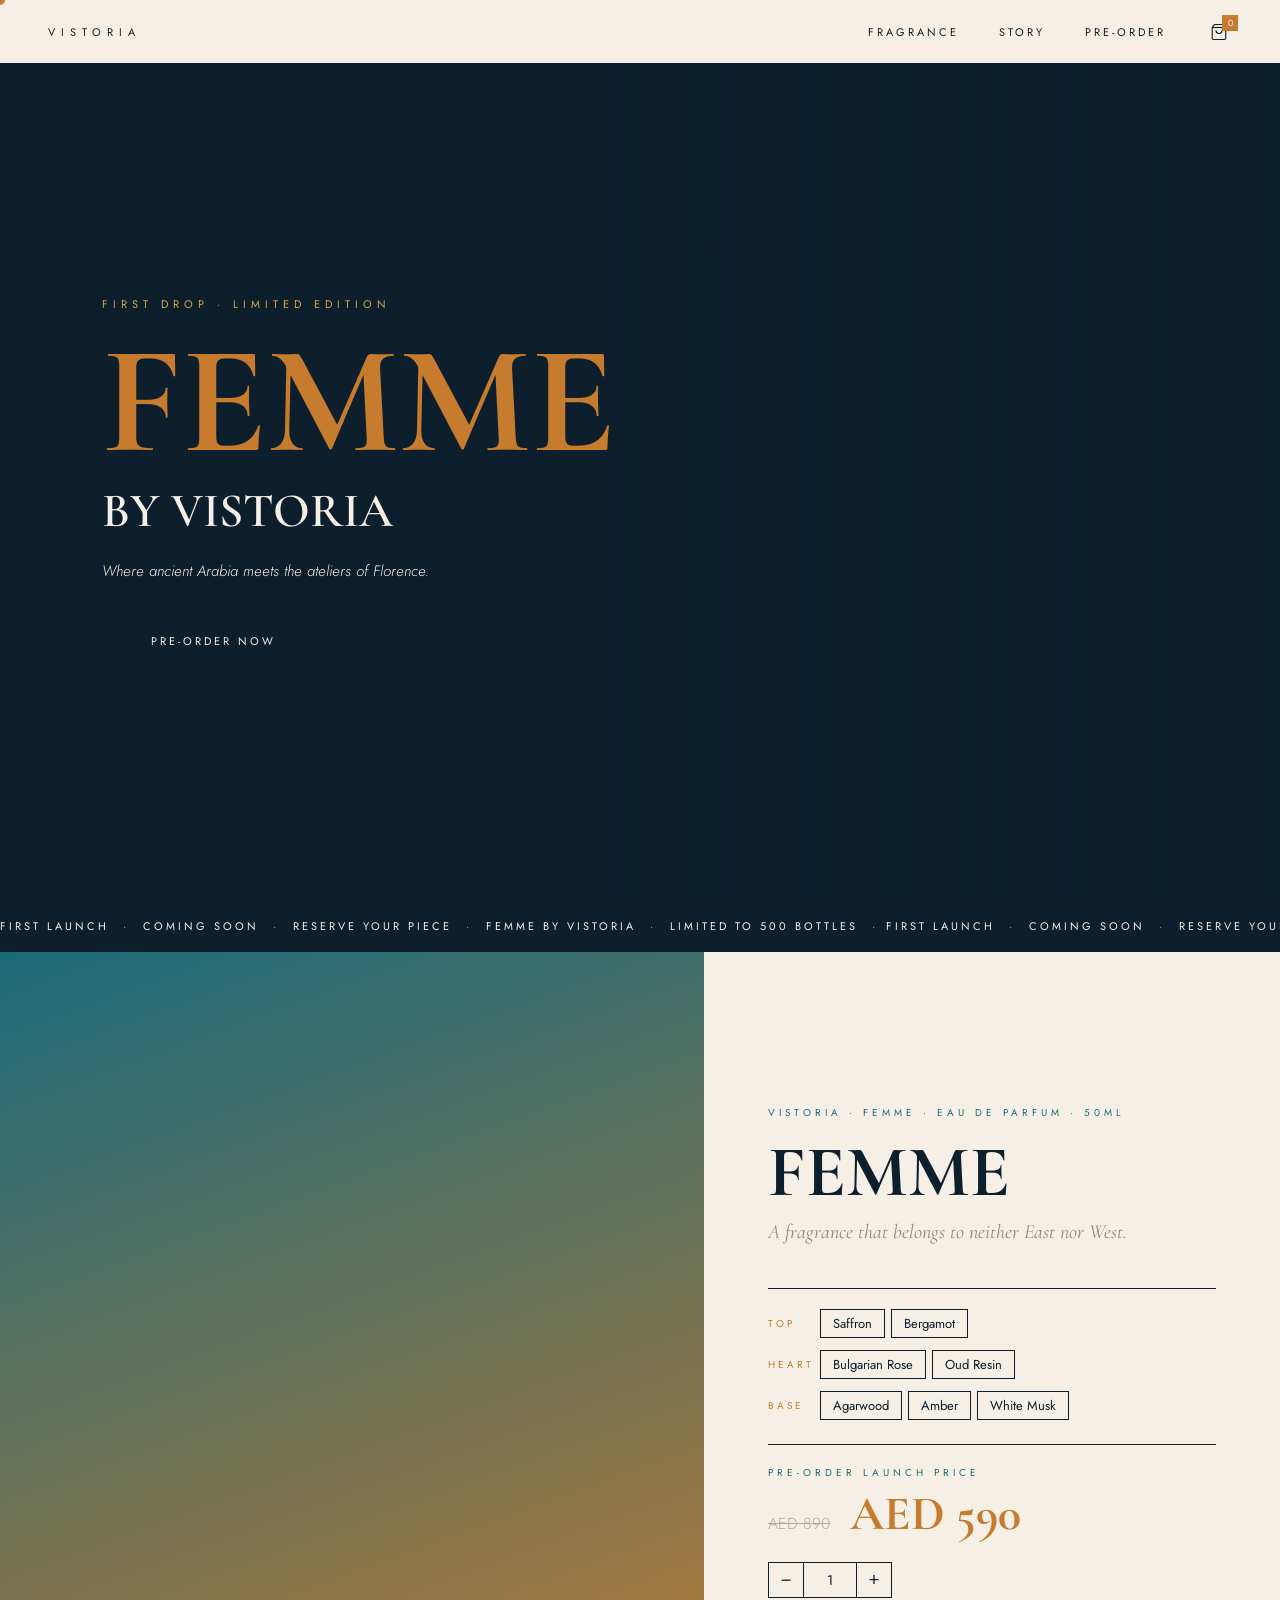
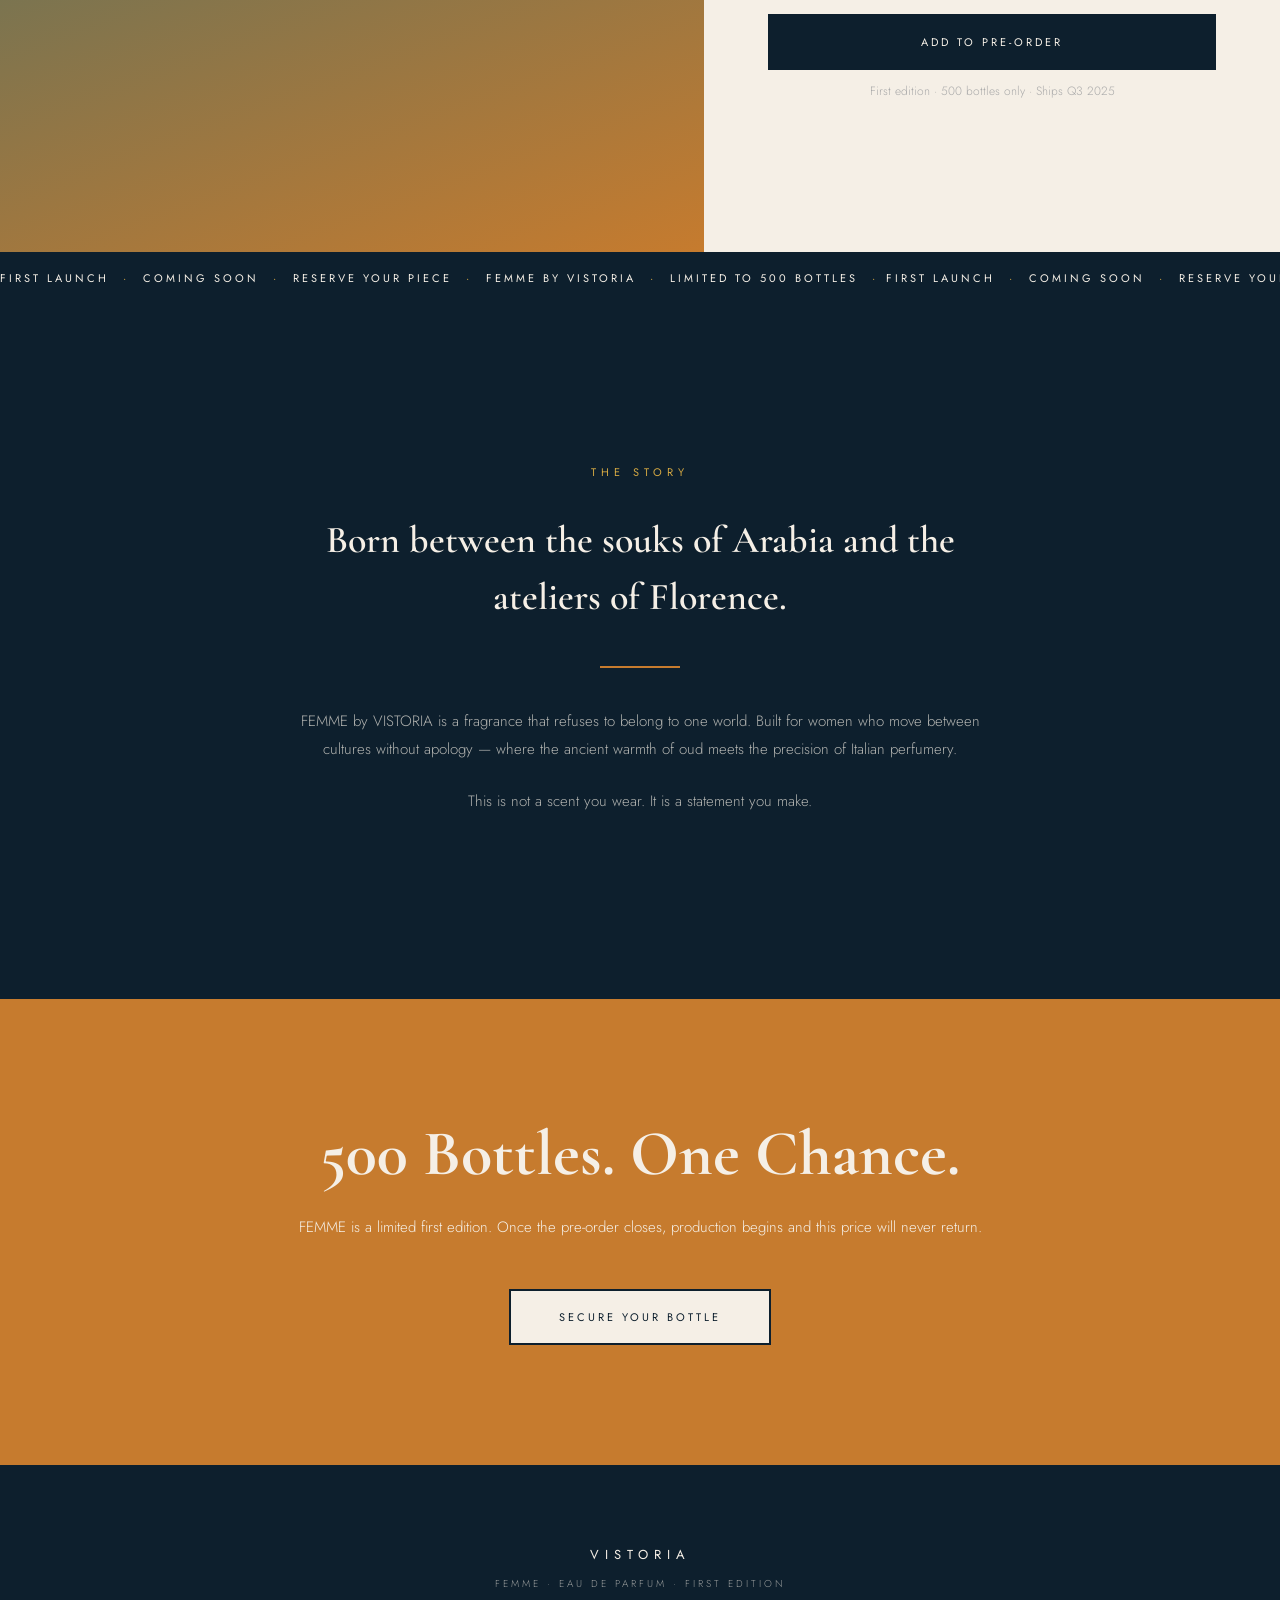
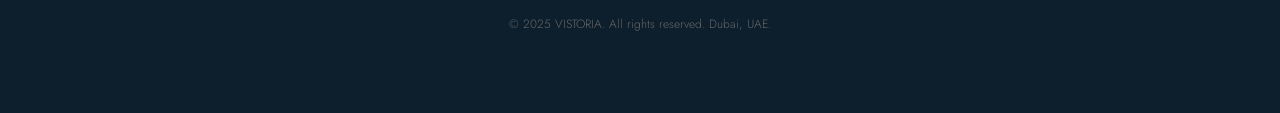
==== index.html @ 5cd23dda "remove gallery panel text labels from product section https://claude.ai/code/session_01GmXFAfVRtAYkt" ====
<!DOCTYPE html>
<html lang="en">
<head>
  <meta charset="UTF-8" />
  <meta name="viewport" content="width=device-width, initial-scale=1.0" />
  <title>FEMME by VISTORIA — Eau de Parfum</title>
  <link rel="preconnect" href="https://fonts.googleapis.com" />
  <link rel="preconnect" href="https://fonts.gstatic.com" crossorigin />
  <link href="https://fonts.googleapis.com/css2?family=Cormorant+Garamond:ital,wght@0,400;0,600;0,700;1,400&family=Jost:wght@300;400&display=swap" rel="stylesheet" />
  <link rel="stylesheet" href="css/styles.css" />
</head>
<body>

  <!-- Custom cursor -->
  <div class="cursor" id="cursor"></div>

  <!-- Cart Drawer -->
  <div class="cart-overlay" id="cartOverlay"></div>
  <aside class="cart-drawer" id="cartDrawer">
    <div class="cart-drawer__header">
      <span class="cart-drawer__title">YOUR PRE-ORDER</span>
      <button class="cart-drawer__close" id="cartClose" aria-label="Close cart">&#x2715;</button>
    </div>
    <div class="cart-drawer__items" id="cartItems">
      <p class="cart-drawer__empty">Your cart is empty.</p>
    </div>
    <div class="cart-drawer__footer">
      <div class="cart-drawer__total">
        <span>TOTAL</span>
        <span id="cartTotal">AED 0</span>
      </div>
      <button class="btn btn--full">PROCEED TO CHECKOUT</button>
      <p class="cart-drawer__note">First edition · 500 bottles only · Ships Q3 2025</p>
    </div>
  </aside>

  <!-- SECTION 1 — Navigation -->
  <header class="nav" id="nav">
    <div class="nav__logo">VISTORIA</div>
    <nav class="nav__links" id="navLinks">
      <a href="#product" class="nav__link">FRAGRANCE</a>
      <a href="#story" class="nav__link">STORY</a>
      <a href="#reserve" class="nav__link">PRE-ORDER</a>
      <button class="nav__cart" id="cartBtn" aria-label="Open cart">
        <svg width="18" height="18" viewBox="0 0 24 24" fill="none" stroke="currentColor" stroke-width="1.5">
          <path d="M6 2L3 6v14a2 2 0 002 2h14a2 2 0 002-2V6l-3-4z"/>
          <line x1="3" y1="6" x2="21" y2="6"/>
          <path d="M16 10a4 4 0 01-8 0"/>
        </svg>
        <span class="nav__cart-badge" id="cartBadge">0</span>
      </button>
    </nav>
    <button class="nav__hamburger" id="hamburger" aria-label="Toggle menu">
      <span></span>
      <span></span>
      <span></span>
    </button>
  </header>

  <!-- Mobile menu overlay -->
  <div class="mobile-menu" id="mobileMenu">
    <a href="#product" class="mobile-menu__link" data-close-menu>FRAGRANCE</a>
    <a href="#story" class="mobile-menu__link" data-close-menu>STORY</a>
    <a href="#reserve" class="mobile-menu__link" data-close-menu>PRE-ORDER</a>
  </div>

  <!-- SECTION 2 — Hero -->
  <section class="hero" id="hero">
    <div class="hero__overlay"></div>
    <div class="hero__content">
      <p class="hero__label reveal">FIRST DROP · LIMITED EDITION</p>
      <h1 class="hero__title reveal">FEMME</h1>
      <h2 class="hero__subtitle reveal">BY VISTORIA</h2>
      <p class="hero__tagline reveal"><em>Where ancient Arabia meets the ateliers of Florence.</em></p>
      <a href="#reserve" class="btn btn--hero reveal">PRE-ORDER NOW</a>
    </div>
  </section>

  <!-- SECTION 3 — Marquee strip -->
  <div class="marquee-strip">
    <div class="marquee-track">
      <span>FIRST LAUNCH <span class="sep">·</span> COMING SOON <span class="sep">·</span> RESERVE YOUR PIECE <span class="sep">·</span> FEMME BY VISTORIA <span class="sep">·</span> LIMITED TO 500 BOTTLES <span class="sep">·</span> </span>
      <span>FIRST LAUNCH <span class="sep">·</span> COMING SOON <span class="sep">·</span> RESERVE YOUR PIECE <span class="sep">·</span> FEMME BY VISTORIA <span class="sep">·</span> LIMITED TO 500 BOTTLES <span class="sep">·</span> </span>
      <span>FIRST LAUNCH <span class="sep">·</span> COMING SOON <span class="sep">·</span> RESERVE YOUR PIECE <span class="sep">·</span> FEMME BY VISTORIA <span class="sep">·</span> LIMITED TO 500 BOTTLES <span class="sep">·</span> </span>
      <span>FIRST LAUNCH <span class="sep">·</span> COMING SOON <span class="sep">·</span> RESERVE YOUR PIECE <span class="sep">·</span> FEMME BY VISTORIA <span class="sep">·</span> LIMITED TO 500 BOTTLES <span class="sep">·</span> </span>
    </div>
  </div>

  <!-- SECTION 4 — Product -->
  <section class="product" id="product">
    <!-- Left: scroll gallery -->
    <div class="product__gallery">
      <div class="gallery-panel gallery-panel--1"></div>
      <div class="gallery-panel gallery-panel--2"></div>
      <div class="gallery-panel gallery-panel--3"></div>
      <div class="gallery-panel gallery-panel--4"></div>
    </div>

    <!-- Right: sticky info -->
    <div class="product__info">
      <p class="product__label reveal">VISTORIA · FEMME · EAU DE PARFUM · 50ML</p>
      <h2 class="product__name reveal">FEMME</h2>
      <p class="product__tagline reveal"><em>A fragrance that belongs to neither East nor West.</em></p>

      <hr class="divider reveal" />

      <div class="notes reveal">
        <div class="notes__row">
          <span class="notes__layer">TOP</span>
          <div class="notes__tags">
            <span class="note-tag">Saffron</span>
            <span class="note-tag">Bergamot</span>
          </div>
        </div>
        <div class="notes__row">
          <span class="notes__layer">HEART</span>
          <div class="notes__tags">
            <span class="note-tag">Bulgarian Rose</span>
            <span class="note-tag">Oud Resin</span>
          </div>
        </div>
        <div class="notes__row">
          <span class="notes__layer">BASE</span>
          <div class="notes__tags">
            <span class="note-tag">Agarwood</span>
            <span class="note-tag">Amber</span>
            <span class="note-tag">White Musk</span>
          </div>
        </div>
      </div>

      <hr class="divider reveal" />

      <p class="product__price-label reveal">PRE-ORDER LAUNCH PRICE</p>
      <div class="product__pricing reveal">
        <span class="product__price-old">AED 890</span>
        <span class="product__price-new">AED 590</span>
      </div>

      <div class="quantity reveal">
        <button class="qty-btn" id="qtyMinus" aria-label="Decrease quantity">&#8722;</button>
        <span class="qty-value" id="qtyValue">1</span>
        <button class="qty-btn" id="qtyPlus" aria-label="Increase quantity">&#43;</button>
      </div>

      <button class="btn btn--full reveal" id="addToCart">ADD TO PRE-ORDER</button>
      <p class="product__note reveal">First edition · 500 bottles only · Ships Q3 2025</p>
    </div>
  </section>

  <!-- SECTION 5 — Second marquee strip -->
  <div class="marquee-strip">
    <div class="marquee-track">
      <span>FIRST LAUNCH <span class="sep">·</span> COMING SOON <span class="sep">·</span> RESERVE YOUR PIECE <span class="sep">·</span> FEMME BY VISTORIA <span class="sep">·</span> LIMITED TO 500 BOTTLES <span class="sep">·</span> </span>
      <span>FIRST LAUNCH <span class="sep">·</span> COMING SOON <span class="sep">·</span> RESERVE YOUR PIECE <span class="sep">·</span> FEMME BY VISTORIA <span class="sep">·</span> LIMITED TO 500 BOTTLES <span class="sep">·</span> </span>
      <span>FIRST LAUNCH <span class="sep">·</span> COMING SOON <span class="sep">·</span> RESERVE YOUR PIECE <span class="sep">·</span> FEMME BY VISTORIA <span class="sep">·</span> LIMITED TO 500 BOTTLES <span class="sep">·</span> </span>
      <span>FIRST LAUNCH <span class="sep">·</span> COMING SOON <span class="sep">·</span> RESERVE YOUR PIECE <span class="sep">·</span> FEMME BY VISTORIA <span class="sep">·</span> LIMITED TO 500 BOTTLES <span class="sep">·</span> </span>
    </div>
  </div>

  <!-- SECTION 6 — Story -->
  <section class="story" id="story">
    <div class="story__inner">
      <p class="story__label reveal">THE STORY</p>
      <h2 class="story__headline reveal">Born between the souks of Arabia and the ateliers of Florence.</h2>
      <div class="story__divider reveal"></div>
      <p class="story__body reveal">FEMME by VISTORIA is a fragrance that refuses to belong to one world. Built for women who move between cultures without apology — where the ancient warmth of oud meets the precision of Italian perfumery.</p>
      <p class="story__body reveal">This is not a scent you wear. It is a statement you make.</p>
    </div>
  </section>

  <!-- SECTION 7 — Reserve banner -->
  <section class="reserve" id="reserve">
    <div class="reserve__inner">
      <h2 class="reserve__headline reveal">500 Bottles. One Chance.</h2>
      <p class="reserve__body reveal">FEMME is a limited first edition. Once the pre-order closes, production begins and this price will never return.</p>
      <a href="#product" class="btn btn--reserve reveal">SECURE YOUR BOTTLE</a>
    </div>
  </section>

  <!-- SECTION 8 — Footer -->
  <footer class="footer">
    <p class="footer__brand">VISTORIA</p>
    <p class="footer__sub">FEMME · EAU DE PARFUM · FIRST EDITION</p>
    <p class="footer__copy">© 2025 VISTORIA. All rights reserved. Dubai, UAE.</p>
  </footer>

  <script src="js/main.js"></script>
</body>
</html>
---- css/styles.css ----
/* =====================================================
   FEMME by VISTORIA — Stylesheet
   ===================================================== */

/* --- Reset & Base --- */
*, *::before, *::after {
  box-sizing: border-box;
  margin: 0;
  padding: 0;
}

:root {
  --teal:   #1B6B7B;
  --amber:  #C67B2E;
  --gold:   #D4A843;
  --ivory:  #F5EFE6;
  --navy:   #0D1F2D;
}

html {
  scroll-behavior: smooth;
}

body {
  background: var(--ivory);
  color: var(--navy);
  font-family: 'Jost', sans-serif;
  font-weight: 400;
  cursor: none;
  overflow-x: hidden;
}

a {
  text-decoration: none;
  color: inherit;
}

/* =====================================================
   CUSTOM CURSOR
   ===================================================== */
.cursor {
  position: fixed;
  top: 0;
  left: 0;
  width: 10px;
  height: 10px;
  background: var(--amber);
  border-radius: 50%;
  pointer-events: none;
  z-index: 9999;
  transform: translate(-50%, -50%);
  transition: transform 0.1s ease;
  will-change: transform;
}

/* =====================================================
   BUTTONS
   ===================================================== */
.btn {
  display: inline-block;
  font-family: 'Jost', sans-serif;
  font-weight: 400;
  font-size: 11px;
  letter-spacing: 3px;
  text-transform: uppercase;
  cursor: none;
  transition: background 0.25s, color 0.25s, border-color 0.25s;
}

.btn--hero {
  background: var(--navy);
  color: var(--ivory);
  padding: 18px 48px;
  border: 1.5px solid transparent;
  margin-top: 32px;
}
.btn--hero:hover {
  border-color: var(--amber);
}

.btn--full {
  display: block;
  width: 100%;
  background: var(--navy);
  color: var(--ivory);
  padding: 20px;
  border: none;
  text-align: center;
  font-family: 'Jost', sans-serif;
  font-weight: 400;
  font-size: 11px;
  letter-spacing: 3px;
  text-transform: uppercase;
  cursor: none;
}
.btn--full:hover {
  background: #162d3f;
}

.btn--reserve {
  background: var(--ivory);
  color: var(--navy);
  border: 2px solid var(--navy);
  padding: 18px 48px;
}
.btn--reserve:hover {
  background: var(--navy);
  color: var(--ivory);
}

/* =====================================================
   NAVIGATION
   ===================================================== */
.nav {
  position: fixed;
  top: 0;
  left: 0;
  right: 0;
  z-index: 1000;
  display: flex;
  align-items: center;
  justify-content: space-between;
  height: 64px;
  padding: 0 48px;
  background: var(--ivory);
  border-bottom: 1px solid var(--navy);
}

.nav__logo {
  font-family: 'Jost', sans-serif;
  font-weight: 400;
  font-size: 11px;
  letter-spacing: 6px;
  text-transform: uppercase;
  color: var(--navy);
}

.nav__links {
  display: flex;
  align-items: center;
  gap: 40px;
}

.nav__link {
  font-family: 'Jost', sans-serif;
  font-weight: 400;
  font-size: 11px;
  letter-spacing: 3px;
  text-transform: uppercase;
  color: var(--navy);
  transition: color 0.2s;
}
.nav__link:hover {
  color: var(--amber);
}

.nav__cart {
  position: relative;
  background: none;
  border: none;
  cursor: none;
  color: var(--navy);
  display: flex;
  align-items: center;
  padding: 4px;
  transition: color 0.2s;
}
.nav__cart:hover {
  color: var(--amber);
}

.nav__cart-badge {
  position: absolute;
  top: -4px;
  right: -6px;
  background: var(--amber);
  color: var(--ivory);
  font-family: 'Jost', sans-serif;
  font-size: 9px;
  font-weight: 400;
  width: 16px;
  height: 16px;
  display: flex;
  align-items: center;
  justify-content: center;
  border-radius: 0;
}

.nav__hamburger {
  display: none;
  flex-direction: column;
  gap: 5px;
  background: none;
  border: none;
  cursor: none;
  padding: 4px;
}
.nav__hamburger span {
  display: block;
  width: 24px;
  height: 1.5px;
  background: var(--navy);
  transition: transform 0.3s, opacity 0.3s;
}
.nav__hamburger.open span:nth-child(1) { transform: translateY(6.5px) rotate(45deg); }
.nav__hamburger.open span:nth-child(2) { opacity: 0; }
.nav__hamburger.open span:nth-child(3) { transform: translateY(-6.5px) rotate(-45deg); }

/* Mobile menu */
.mobile-menu {
  display: none;
  position: fixed;
  inset: 0;
  z-index: 900;
  background: var(--ivory);
  flex-direction: column;
  align-items: center;
  justify-content: center;
  gap: 48px;
  opacity: 0;
  pointer-events: none;
  transition: opacity 0.3s;
}
.mobile-menu.open {
  opacity: 1;
  pointer-events: all;
}
.mobile-menu__link {
  font-family: 'Cormorant Garamond', serif;
  font-weight: 600;
  font-size: 36px;
  color: var(--navy);
  letter-spacing: 4px;
  text-transform: uppercase;
  transition: color 0.2s;
}
.mobile-menu__link:hover {
  color: var(--amber);
}

/* =====================================================
   HERO
   ===================================================== */
.hero {
  position: relative;
  height: 100vh;
  background-image: url('../images/hero.jpeg');
  background-size: cover;
  background-position: center;
  background-color: var(--navy);
  display: flex;
  align-items: center;
}

.hero__overlay {
  position: absolute;
  inset: 0;
  background: linear-gradient(to right, rgba(13,31,45,0.75) 45%, rgba(13,31,45,0.15));
  z-index: 1;
}

.hero__content {
  position: relative;
  z-index: 2;
  padding-left: 8vw;
  padding-top: 64px;
  display: flex;
  flex-direction: column;
  align-items: flex-start;
}

.hero__label {
  font-family: 'Jost', sans-serif;
  font-weight: 400;
  font-size: 11px;
  letter-spacing: 5px;
  text-transform: uppercase;
  color: var(--gold);
  margin-bottom: 20px;
}

.hero__title {
  font-family: 'Cormorant Garamond', serif;
  font-weight: 700;
  font-size: clamp(80px, 12vw, 160px);
  color: var(--amber);
  line-height: 0.9;
  margin-bottom: 12px;
}

.hero__subtitle {
  font-family: 'Cormorant Garamond', serif;
  font-weight: 600;
  font-size: clamp(28px, 4vw, 48px);
  color: var(--ivory);
  margin-bottom: 20px;
}

.hero__tagline {
  font-family: 'Jost', sans-serif;
  font-weight: 300;
  font-size: 15px;
  color: var(--ivory);
}

/* =====================================================
   MARQUEE STRIP
   ===================================================== */
.marquee-strip {
  width: 100%;
  height: 52px;
  background: var(--navy);
  overflow: hidden;
  display: flex;
  align-items: center;
  white-space: nowrap;
}

.marquee-track {
  display: inline-flex;
  animation: marquee 40s linear infinite;
  white-space: nowrap;
}

.marquee-track span {
  font-family: 'Jost', sans-serif;
  font-weight: 400;
  font-size: 11px;
  letter-spacing: 3px;
  text-transform: uppercase;
  color: var(--ivory);
  padding-right: 0;
}

.marquee-track .sep {
  color: var(--gold);
  margin: 0 8px;
}

@keyframes marquee {
  from { transform: translateX(0); }
  to   { transform: translateX(-50%); }
}

/* =====================================================
   PRODUCT SECTION
   ===================================================== */
.product {
  display: flex;
  width: 100%;
  background: var(--ivory);
}

/* Gallery — left 55% */
.product__gallery {
  width: 55%;
  height: 100vh;
  overflow-y: scroll;
  scroll-snap-type: y mandatory;
  scrollbar-width: none;
}
.product__gallery::-webkit-scrollbar { display: none; }

.gallery-panel {
  width: 100%;
  height: 100vh;
  scroll-snap-align: start;
  background-size: cover;
  background-position: center;
  position: relative;
  display: flex;
  align-items: center;
  justify-content: center;
}
.gallery-panel--1 {
  background-image: url('../images/product-1.jpeg'),
    linear-gradient(160deg, #1B6B7B 0%, #C67B2E 100%);
}
.gallery-panel--2 {
  background-image: url('../images/product-2.jpeg'),
    linear-gradient(160deg, #C67B2E 0%, #1B6B7B 100%);
}
.gallery-panel--3 {
  background-image: url('../images/product-3.jpeg'),
    linear-gradient(160deg, #0D1F2D 0%, #D4A843 100%);
}
.gallery-panel--4 {
  background-image: url('../images/product-4.jpeg'),
    linear-gradient(160deg, #D4A843 0%, #0D1F2D 100%);
}


/* Info — right 45% */
.product__info {
  width: 45%;
  position: sticky;
  top: 0;
  height: 100vh;
  display: flex;
  flex-direction: column;
  justify-content: center;
  padding: 0 64px;
  overflow: hidden;
}

.product__label {
  font-family: 'Jost', sans-serif;
  font-weight: 400;
  font-size: 10px;
  letter-spacing: 4px;
  text-transform: uppercase;
  color: var(--teal);
  margin-bottom: 16px;
}

.product__name {
  font-family: 'Cormorant Garamond', serif;
  font-weight: 700;
  font-size: 72px;
  color: var(--navy);
  line-height: 1;
  margin-bottom: 12px;
}

.product__tagline {
  font-family: 'Cormorant Garamond', serif;
  font-weight: 400;
  font-style: italic;
  font-size: 20px;
  color: #888;
  margin-bottom: 24px;
}

.divider {
  border: none;
  border-top: 1px solid var(--navy);
  margin: 20px 0;
}

/* Notes */
.notes {
  display: flex;
  flex-direction: column;
  gap: 12px;
  margin-bottom: 4px;
}

.notes__row {
  display: flex;
  align-items: center;
  gap: 16px;
}

.notes__layer {
  font-family: 'Jost', sans-serif;
  font-weight: 400;
  font-size: 10px;
  letter-spacing: 3px;
  text-transform: uppercase;
  color: var(--amber);
  width: 36px;
  flex-shrink: 0;
}

.notes__tags {
  display: flex;
  flex-wrap: wrap;
  gap: 6px;
}

.note-tag {
  font-family: 'Jost', sans-serif;
  font-size: 13px;
  font-weight: 400;
  border: 1.5px solid var(--navy);
  padding: 4px 12px;
  cursor: none;
  transition: background 0.2s, color 0.2s, border-color 0.2s;
  text-transform: none;
}
.note-tag:hover {
  background: var(--teal);
  color: var(--ivory);
  border-color: var(--teal);
}

/* Pricing */
.product__price-label {
  font-family: 'Jost', sans-serif;
  font-weight: 400;
  font-size: 10px;
  letter-spacing: 4px;
  text-transform: uppercase;
  color: var(--teal);
  margin-bottom: 10px;
}

.product__pricing {
  display: flex;
  align-items: baseline;
  gap: 20px;
  margin-bottom: 24px;
}

.product__price-old {
  font-family: 'Jost', sans-serif;
  font-weight: 300;
  font-size: 16px;
  color: #aaa;
  text-decoration: line-through;
}

.product__price-new {
  font-family: 'Cormorant Garamond', serif;
  font-weight: 700;
  font-size: 48px;
  color: var(--amber);
  line-height: 1;
}

/* Quantity */
.quantity {
  display: flex;
  align-items: center;
  gap: 0;
  margin-bottom: 16px;
  width: fit-content;
}

.qty-btn {
  width: 36px;
  height: 36px;
  border: 1.5px solid var(--navy);
  background: none;
  cursor: none;
  font-size: 18px;
  color: var(--navy);
  display: flex;
  align-items: center;
  justify-content: center;
  transition: background 0.2s, color 0.2s;
  line-height: 1;
}
.qty-btn:hover {
  background: var(--navy);
  color: var(--ivory);
}

.qty-value {
  width: 52px;
  height: 36px;
  border-top: 1.5px solid var(--navy);
  border-bottom: 1.5px solid var(--navy);
  display: flex;
  align-items: center;
  justify-content: center;
  font-family: 'Jost', sans-serif;
  font-size: 14px;
  font-weight: 400;
  color: var(--navy);
  user-select: none;
}

.product__note {
  font-family: 'Jost', sans-serif;
  font-weight: 300;
  font-size: 12px;
  color: #aaa;
  margin-top: 12px;
  text-align: center;
}

/* =====================================================
   STORY
   ===================================================== */
.story {
  background: var(--navy);
  padding: 160px 48px;
}

.story__inner {
  max-width: 720px;
  margin: 0 auto;
  text-align: center;
}

.story__label {
  font-family: 'Jost', sans-serif;
  font-weight: 400;
  font-size: 11px;
  letter-spacing: 5px;
  text-transform: uppercase;
  color: var(--gold);
  margin-bottom: 32px;
}

.story__headline {
  font-family: 'Cormorant Garamond', serif;
  font-weight: 600;
  font-size: 38px;
  line-height: 1.5;
  color: var(--ivory);
  margin-bottom: 40px;
}

.story__divider {
  width: 80px;
  height: 2px;
  background: var(--amber);
  margin: 0 auto 40px;
}

.story__body {
  font-family: 'Jost', sans-serif;
  font-weight: 300;
  font-size: 15px;
  color: rgba(245,239,230,0.7);
  line-height: 1.85;
  margin-bottom: 24px;
}

/* =====================================================
   RESERVE BANNER
   ===================================================== */
.reserve {
  background: var(--amber);
  padding: 120px 48px;
  text-align: center;
}

.reserve__inner {
  max-width: 720px;
  margin: 0 auto;
}

.reserve__headline {
  font-family: 'Cormorant Garamond', serif;
  font-weight: 700;
  font-size: clamp(36px, 6vw, 64px);
  color: var(--ivory);
  margin-bottom: 24px;
  line-height: 1.1;
}

.reserve__body {
  font-family: 'Jost', sans-serif;
  font-weight: 300;
  font-size: 15px;
  color: var(--ivory);
  margin-bottom: 48px;
  opacity: 0.9;
  line-height: 1.8;
}

/* =====================================================
   FOOTER
   ===================================================== */
.footer {
  background: var(--navy);
  padding: 80px 48px;
  text-align: center;
}

.footer__brand {
  font-family: 'Jost', sans-serif;
  font-weight: 400;
  font-size: 13px;
  letter-spacing: 6px;
  text-transform: uppercase;
  color: var(--ivory);
  margin-bottom: 12px;
}

.footer__sub {
  font-family: 'Jost', sans-serif;
  font-weight: 300;
  font-size: 10px;
  letter-spacing: 3px;
  text-transform: uppercase;
  color: var(--ivory);
  opacity: 0.6;
  margin-bottom: 24px;
}

.footer__copy {
  font-family: 'Jost', sans-serif;
  font-weight: 300;
  font-size: 12px;
  color: #666;
}

/* =====================================================
   CART DRAWER
   ===================================================== */
.cart-overlay {
  position: fixed;
  inset: 0;
  background: rgba(13,31,45,0.5);
  z-index: 1100;
  opacity: 0;
  pointer-events: none;
  transition: opacity 0.3s;
}
.cart-overlay.open {
  opacity: 1;
  pointer-events: all;
}

.cart-drawer {
  position: fixed;
  top: 0;
  right: 0;
  bottom: 0;
  width: 400px;
  max-width: 100vw;
  background: var(--ivory);
  z-index: 1200;
  display: flex;
  flex-direction: column;
  transform: translateX(100%);
  transition: transform 0.35s cubic-bezier(0.4, 0, 0.2, 1);
  border-left: 1px solid var(--navy);
}
.cart-drawer.open {
  transform: translateX(0);
}

.cart-drawer__header {
  display: flex;
  align-items: center;
  justify-content: space-between;
  padding: 24px 32px;
  border-bottom: 1px solid var(--navy);
}

.cart-drawer__title {
  font-family: 'Jost', sans-serif;
  font-size: 11px;
  letter-spacing: 4px;
  text-transform: uppercase;
  color: var(--navy);
}

.cart-drawer__close {
  background: none;
  border: none;
  cursor: none;
  font-size: 16px;
  color: var(--navy);
  line-height: 1;
  transition: color 0.2s;
}
.cart-drawer__close:hover { color: var(--amber); }

.cart-drawer__items {
  flex: 1;
  overflow-y: auto;
  padding: 24px 32px;
}

.cart-drawer__empty {
  font-family: 'Jost', sans-serif;
  font-weight: 300;
  font-size: 14px;
  color: #aaa;
  text-align: center;
  margin-top: 40px;
}

.cart-item {
  display: flex;
  justify-content: space-between;
  align-items: flex-start;
  padding: 16px 0;
  border-bottom: 1px solid rgba(13,31,45,0.1);
  gap: 16px;
}

.cart-item__info {
  flex: 1;
}

.cart-item__name {
  font-family: 'Cormorant Garamond', serif;
  font-weight: 600;
  font-size: 18px;
  color: var(--navy);
  margin-bottom: 4px;
}

.cart-item__sub {
  font-family: 'Jost', sans-serif;
  font-weight: 300;
  font-size: 11px;
  letter-spacing: 2px;
  color: #888;
  margin-bottom: 12px;
}

.cart-item__controls {
  display: flex;
  align-items: center;
  gap: 0;
}

.cart-item__qty-btn {
  width: 28px;
  height: 28px;
  border: 1px solid var(--navy);
  background: none;
  cursor: none;
  font-size: 14px;
  color: var(--navy);
  display: flex;
  align-items: center;
  justify-content: center;
  transition: background 0.2s, color 0.2s;
}
.cart-item__qty-btn:hover {
  background: var(--navy);
  color: var(--ivory);
}

.cart-item__qty {
  width: 36px;
  height: 28px;
  border-top: 1px solid var(--navy);
  border-bottom: 1px solid var(--navy);
  display: flex;
  align-items: center;
  justify-content: center;
  font-family: 'Jost', sans-serif;
  font-size: 13px;
  color: var(--navy);
}

.cart-item__price {
  font-family: 'Cormorant Garamond', serif;
  font-weight: 700;
  font-size: 22px;
  color: var(--amber);
  white-space: nowrap;
}

.cart-item__remove {
  background: none;
  border: none;
  cursor: none;
  color: #aaa;
  font-size: 12px;
  transition: color 0.2s;
  margin-top: 2px;
}
.cart-item__remove:hover { color: var(--amber); }

.cart-drawer__footer {
  padding: 24px 32px;
  border-top: 1px solid var(--navy);
}

.cart-drawer__total {
  display: flex;
  justify-content: space-between;
  align-items: baseline;
  margin-bottom: 20px;
  font-family: 'Jost', sans-serif;
  font-size: 11px;
  letter-spacing: 3px;
  text-transform: uppercase;
  color: var(--navy);
}

#cartTotal {
  font-family: 'Cormorant Garamond', serif;
  font-size: 28px;
  font-weight: 700;
  color: var(--amber);
  letter-spacing: 0;
  text-transform: none;
}

.cart-drawer__note {
  font-family: 'Jost', sans-serif;
  font-weight: 300;
  font-size: 11px;
  color: #aaa;
  text-align: center;
  margin-top: 12px;
}

/* =====================================================
   SCROLL REVEAL
   ===================================================== */
.reveal {
  opacity: 0;
  transform: translateY(28px);
  transition: opacity 0.7s ease, transform 0.7s ease;
}
.reveal.visible {
  opacity: 1;
  transform: translateY(0);
}

/* stagger children within containers */
.reveal:nth-child(2) { transition-delay: 0.1s; }
.reveal:nth-child(3) { transition-delay: 0.2s; }
.reveal:nth-child(4) { transition-delay: 0.3s; }
.reveal:nth-child(5) { transition-delay: 0.4s; }
.reveal:nth-child(6) { transition-delay: 0.5s; }

/* =====================================================
   RESPONSIVE
   ===================================================== */
@media (max-width: 900px) {
  .nav {
    padding: 0 24px;
  }
  .nav__links {
    display: none;
  }
  .nav__hamburger {
    display: flex;
  }
  .mobile-menu {
    display: flex;
  }

  .hero__content {
    padding-left: 6vw;
    padding-right: 6vw;
  }

  .product {
    flex-direction: column;
  }
  .product__gallery {
    width: 100%;
    height: 60vh;
  }
  .gallery-panel {
    height: 60vh;
  }
  .product__info {
    width: 100%;
    position: static;
    height: auto;
    padding: 48px 24px;
  }
  .product__name {
    font-size: 56px;
  }

  .story {
    padding: 80px 24px;
  }
  .story__headline {
    font-size: 28px;
  }

  .reserve {
    padding: 80px 24px;
  }

  .cart-drawer {
    width: 100vw;
  }

  .btn--reserve,
  .btn--hero {
    padding: 16px 32px;
  }
}

@media (max-width: 540px) {
  .product__info {
    padding: 40px 20px;
  }
  .product__name {
    font-size: 44px;
  }
  .product__price-new {
    font-size: 36px;
  }
  .story__headline {
    font-size: 24px;
  }
  .nav {
    padding: 0 20px;
  }
}
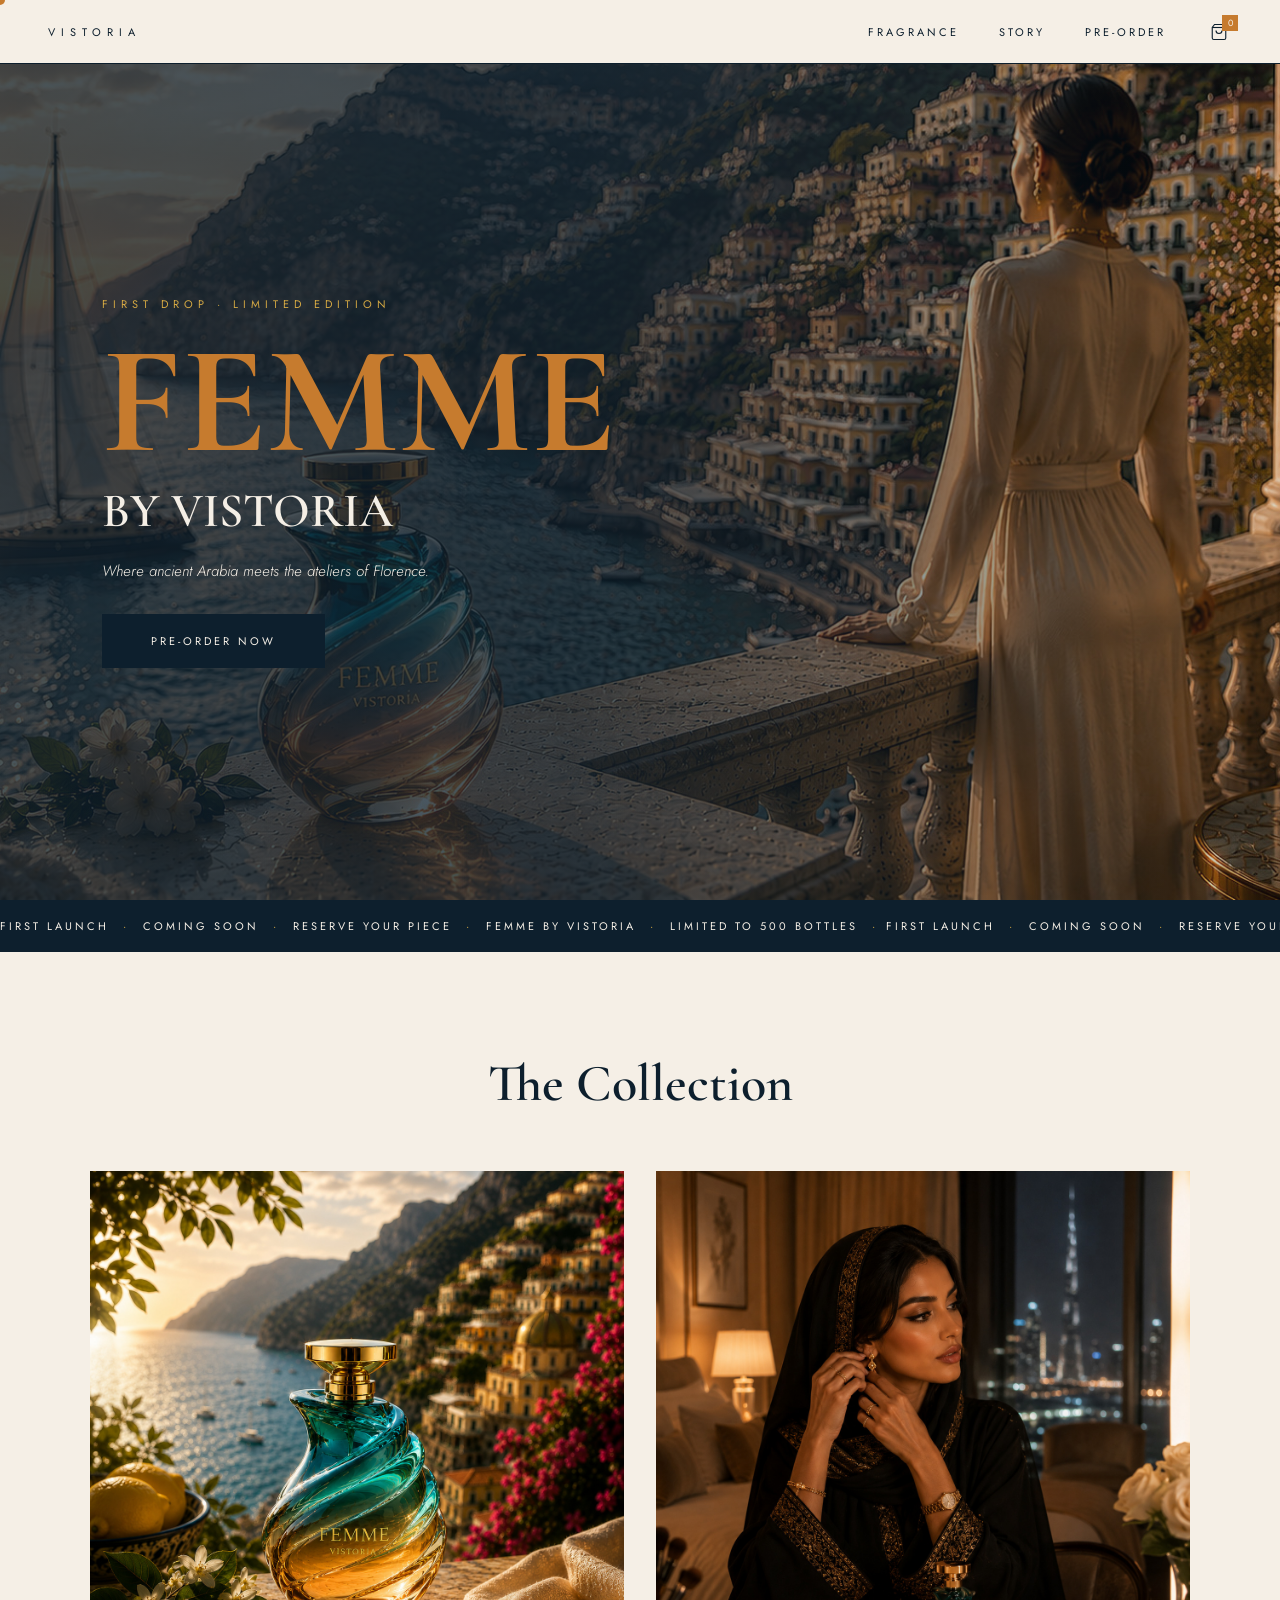
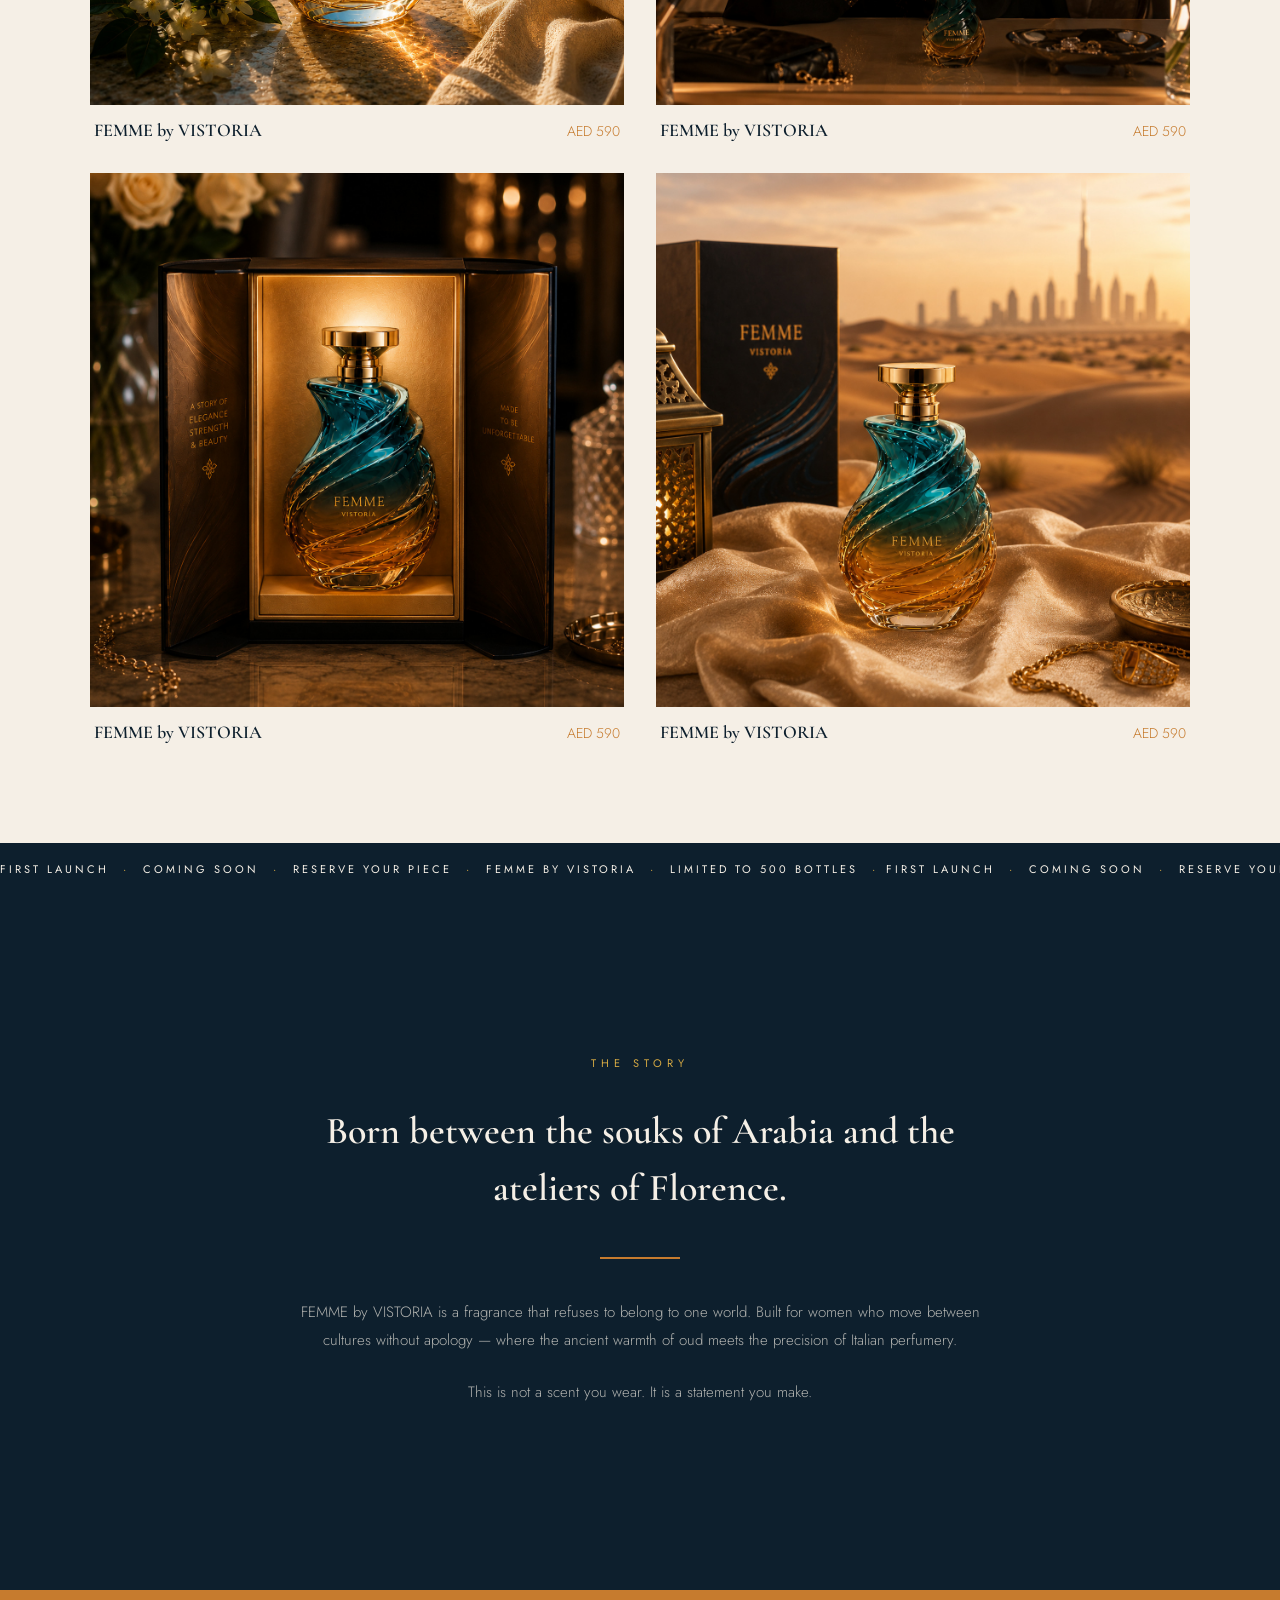
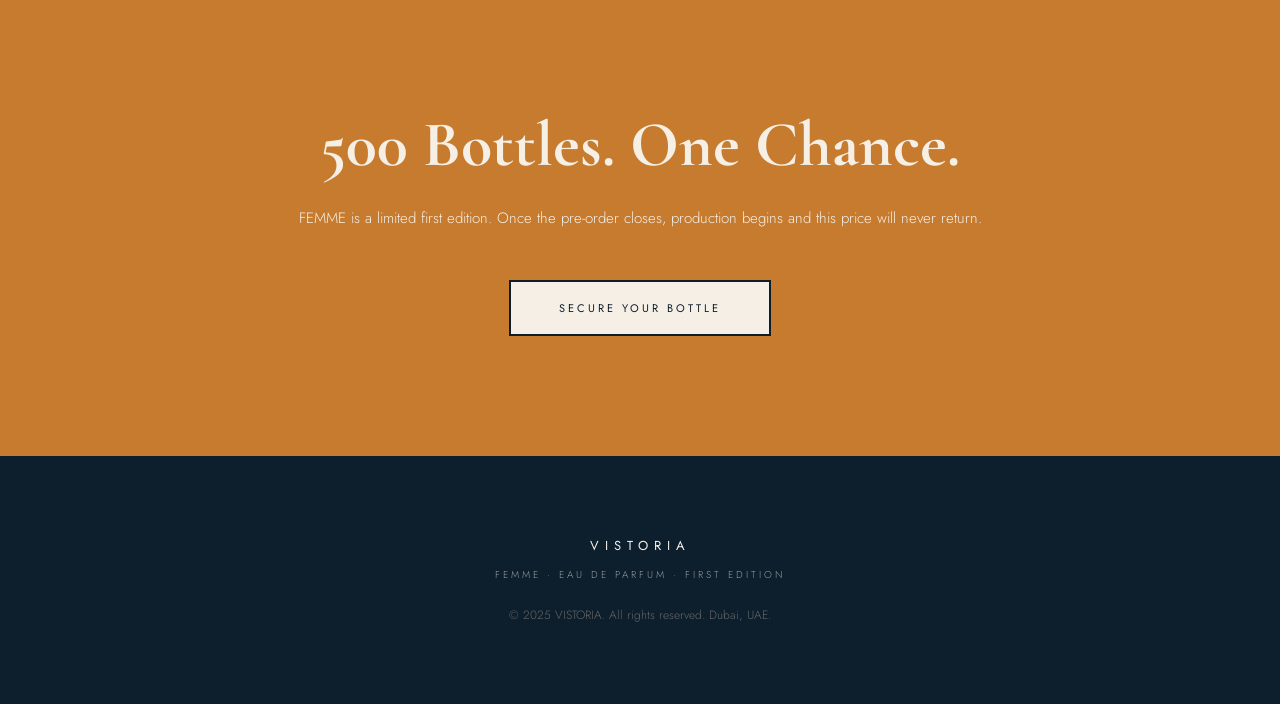
==== commit c2267047: "Redesign product section: 2x2 collection grid + Quick View modal Replace scroll-snapping gallery wit" ====
--- a/index.html
+++ b/index.html
@@ -86,65 +86,65 @@
     </div>
   </div>
 
-  <!-- SECTION 4 — Product -->
-  <section class="product" id="product">
-    <!-- Left: scroll gallery -->
-    <div class="product__gallery">
-      <div class="gallery-panel gallery-panel--1"></div>
-      <div class="gallery-panel gallery-panel--2"></div>
-      <div class="gallery-panel gallery-panel--3"></div>
-      <div class="gallery-panel gallery-panel--4"></div>
-    </div>
-
-    <!-- Right: sticky info -->
-    <div class="product__info">
-      <p class="product__label reveal">VISTORIA · FEMME · EAU DE PARFUM · 50ML</p>
-      <h2 class="product__name reveal">FEMME</h2>
-      <p class="product__tagline reveal"><em>A fragrance that belongs to neither East nor West.</em></p>
-
-      <hr class="divider reveal" />
-
-      <div class="notes reveal">
-        <div class="notes__row">
-          <span class="notes__layer">TOP</span>
-          <div class="notes__tags">
-            <span class="note-tag">Saffron</span>
-            <span class="note-tag">Bergamot</span>
-          </div>
-        </div>
-        <div class="notes__row">
-          <span class="notes__layer">HEART</span>
-          <div class="notes__tags">
-            <span class="note-tag">Bulgarian Rose</span>
-            <span class="note-tag">Oud Resin</span>
-          </div>
-        </div>
-        <div class="notes__row">
-          <span class="notes__layer">BASE</span>
-          <div class="notes__tags">
-            <span class="note-tag">Agarwood</span>
-            <span class="note-tag">Amber</span>
-            <span class="note-tag">White Musk</span>
-          </div>
-        </div>
-      </div>
-
-      <hr class="divider reveal" />
-
-      <p class="product__price-label reveal">PRE-ORDER LAUNCH PRICE</p>
-      <div class="product__pricing reveal">
-        <span class="product__price-old">AED 890</span>
-        <span class="product__price-new">AED 590</span>
-      </div>
-
-      <div class="quantity reveal">
-        <button class="qty-btn" id="qtyMinus" aria-label="Decrease quantity">&#8722;</button>
-        <span class="qty-value" id="qtyValue">1</span>
-        <button class="qty-btn" id="qtyPlus" aria-label="Increase quantity">&#43;</button>
-      </div>
-
-      <button class="btn btn--full reveal" id="addToCart">ADD TO PRE-ORDER</button>
-      <p class="product__note reveal">First edition · 500 bottles only · Ships Q3 2025</p>
+  <!-- SECTION 4 — Product Grid -->
+  <section class="collection" id="product">
+    <div class="collection__inner">
+      <h2 class="collection__heading reveal">The Collection</h2>
+      <div class="collection__grid">
+
+        <div class="product-card">
+          <div class="product-card__image product-card__image--1">
+            <div class="product-card__overlay">
+              <button class="product-card__btn product-card__btn--quick" data-quick-view>QUICK VIEW</button>
+              <button class="product-card__btn product-card__btn--cart" data-add-to-cart>ADD TO CART</button>
+            </div>
+          </div>
+          <div class="product-card__details">
+            <span class="product-card__name">FEMME by VISTORIA</span>
+            <span class="product-card__price">AED 590</span>
+          </div>
+        </div>
+
+        <div class="product-card">
+          <div class="product-card__image product-card__image--2">
+            <div class="product-card__overlay">
+              <button class="product-card__btn product-card__btn--quick" data-quick-view>QUICK VIEW</button>
+              <button class="product-card__btn product-card__btn--cart" data-add-to-cart>ADD TO CART</button>
+            </div>
+          </div>
+          <div class="product-card__details">
+            <span class="product-card__name">FEMME by VISTORIA</span>
+            <span class="product-card__price">AED 590</span>
+          </div>
+        </div>
+
+        <div class="product-card">
+          <div class="product-card__image product-card__image--3">
+            <div class="product-card__overlay">
+              <button class="product-card__btn product-card__btn--quick" data-quick-view>QUICK VIEW</button>
+              <button class="product-card__btn product-card__btn--cart" data-add-to-cart>ADD TO CART</button>
+            </div>
+          </div>
+          <div class="product-card__details">
+            <span class="product-card__name">FEMME by VISTORIA</span>
+            <span class="product-card__price">AED 590</span>
+          </div>
+        </div>
+
+        <div class="product-card">
+          <div class="product-card__image product-card__image--4">
+            <div class="product-card__overlay">
+              <button class="product-card__btn product-card__btn--quick" data-quick-view>QUICK VIEW</button>
+              <button class="product-card__btn product-card__btn--cart" data-add-to-cart>ADD TO CART</button>
+            </div>
+          </div>
+          <div class="product-card__details">
+            <span class="product-card__name">FEMME by VISTORIA</span>
+            <span class="product-card__price">AED 590</span>
+          </div>
+        </div>
+
+      </div>
     </div>
   </section>
 
@@ -185,6 +185,86 @@
     <p class="footer__copy">© 2025 VISTORIA. All rights reserved. Dubai, UAE.</p>
   </footer>
 
+  <!-- Quick View Modal -->
+  <div class="qv-overlay" id="qvOverlay"></div>
+  <div class="qv-modal" id="qvModal" role="dialog" aria-modal="true" aria-label="Quick View">
+    <button class="qv-modal__close" id="qvClose" aria-label="Close">&#x2715;</button>
+    <div class="qv-modal__body">
+
+      <div class="qv-carousel">
+        <div class="qv-carousel__image" id="qvImage"></div>
+        <button class="qv-carousel__arrow qv-carousel__arrow--prev" id="qvPrev" aria-label="Previous image">&#8592;</button>
+        <button class="qv-carousel__arrow qv-carousel__arrow--next" id="qvNext" aria-label="Next image">&#8594;</button>
+        <p class="qv-carousel__counter" id="qvCounter">1 / 4</p>
+      </div>
+
+      <div class="qv-details">
+        <p class="product__label">VISTORIA · FEMME · EAU DE PARFUM · 50ML</p>
+        <h2 class="qv-details__name">FEMME</h2>
+        <p class="product__tagline"><em>A fragrance that belongs to neither East nor West.</em></p>
+
+        <hr class="divider" />
+
+        <div class="notes">
+          <div class="notes__row">
+            <span class="notes__layer">TOP</span>
+            <div class="notes__tags">
+              <span class="note-tag">Saffron</span>
+              <span class="note-tag">Bergamot</span>
+            </div>
+          </div>
+          <div class="notes__row">
+            <span class="notes__layer">HEART</span>
+            <div class="notes__tags">
+              <span class="note-tag">Bulgarian Rose</span>
+              <span class="note-tag">Oud Resin</span>
+            </div>
+          </div>
+          <div class="notes__row">
+            <span class="notes__layer">BASE</span>
+            <div class="notes__tags">
+              <span class="note-tag">Agarwood</span>
+              <span class="note-tag">Amber</span>
+              <span class="note-tag">White Musk</span>
+            </div>
+          </div>
+        </div>
+
+        <hr class="divider" />
+
+        <div class="product__pricing">
+          <span class="product__price-old">AED 890</span>
+          <span class="product__price-new">AED 590</span>
+        </div>
+
+        <div class="quantity">
+          <button class="qty-btn" id="qvMinus" aria-label="Decrease quantity">&#8722;</button>
+          <span class="qty-value" id="qvQtyValue">1</span>
+          <button class="qty-btn" id="qvPlus" aria-label="Increase quantity">&#43;</button>
+        </div>
+
+        <button class="btn btn--full" id="qvAddToCart">ADD TO PRE-ORDER</button>
+        <p class="product__note">First edition · 500 bottles only</p>
+
+        <div class="qv-delivery">
+          <div class="qv-delivery__row">
+            <span class="qv-delivery__icon">&#128666;</span>
+            <span>Estimated Delivery: 3-5 Days</span>
+          </div>
+          <div class="qv-delivery__row">
+            <span class="qv-delivery__icon">&#128230;</span>
+            <span>Free Shipping on orders over AED 500</span>
+          </div>
+          <div class="qv-delivery__row">
+            <span class="qv-delivery__icon">&#128205;</span>
+            <span>Dubai &amp; UAE Delivery Available</span>
+          </div>
+        </div>
+      </div>
+
+    </div>
+  </div>
+
   <script src="js/main.js"></script>
 </body>
 </html>
--- a/css/styles.css
+++ b/css/styles.css
@@ -343,64 +343,133 @@
 }
 
 /* =====================================================
-   PRODUCT SECTION
-   ===================================================== */
-.product {
-  display: flex;
+   COLLECTION GRID
+   ===================================================== */
+.collection {
   width: 100%;
   background: var(--ivory);
-}
-
-/* Gallery — left 55% */
-.product__gallery {
-  width: 55%;
-  height: 100vh;
-  overflow-y: scroll;
-  scroll-snap-type: y mandatory;
-  scrollbar-width: none;
-}
-.product__gallery::-webkit-scrollbar { display: none; }
-
-.gallery-panel {
+  padding: 100px 48px;
+}
+
+.collection__inner {
+  max-width: 1100px;
+  margin: 0 auto;
+}
+
+.collection__heading {
+  font-family: 'Cormorant Garamond', serif;
+  font-weight: 600;
+  font-size: clamp(32px, 5vw, 52px);
+  color: var(--navy);
+  text-align: center;
+  margin-bottom: 56px;
+}
+
+.collection__grid {
+  display: grid;
+  grid-template-columns: repeat(2, 1fr);
+  gap: 32px;
+}
+
+/* Product Card */
+.product-card {
+  display: flex;
+  flex-direction: column;
+}
+
+.product-card__image {
+  position: relative;
   width: 100%;
-  height: 100vh;
-  scroll-snap-align: start;
+  aspect-ratio: 1 / 1;
   background-size: cover;
   background-position: center;
-  position: relative;
-  display: flex;
+  overflow: hidden;
+}
+
+.product-card__image--1 {
+  background-image: url('../images/product-1.jpeg'),
+    linear-gradient(160deg, coral 0%, teal 100%);
+}
+.product-card__image--2 {
+  background-image: url('../images/product-2.jpeg'),
+    linear-gradient(160deg, coral 0%, teal 100%);
+}
+.product-card__image--3 {
+  background-image: url('../images/product-3.jpeg'),
+    linear-gradient(160deg, coral 0%, teal 100%);
+}
+.product-card__image--4 {
+  background-image: url('../images/product-4.jpeg'),
+    linear-gradient(160deg, coral 0%, teal 100%);
+}
+
+.product-card__overlay {
+  position: absolute;
+  inset: 0;
+  background: rgba(13, 31, 45, 0.55);
+  display: flex;
+  flex-direction: column;
   align-items: center;
   justify-content: center;
-}
-.gallery-panel--1 {
-  background-image: url('../images/product-1.jpeg'),
-    linear-gradient(160deg, #1B6B7B 0%, #C67B2E 100%);
-}
-.gallery-panel--2 {
-  background-image: url('../images/product-2.jpeg'),
-    linear-gradient(160deg, #C67B2E 0%, #1B6B7B 100%);
-}
-.gallery-panel--3 {
-  background-image: url('../images/product-3.jpeg'),
-    linear-gradient(160deg, #0D1F2D 0%, #D4A843 100%);
-}
-.gallery-panel--4 {
-  background-image: url('../images/product-4.jpeg'),
-    linear-gradient(160deg, #D4A843 0%, #0D1F2D 100%);
-}
-
-
-/* Info — right 45% */
-.product__info {
-  width: 45%;
-  position: sticky;
-  top: 0;
-  height: 100vh;
-  display: flex;
-  flex-direction: column;
-  justify-content: center;
-  padding: 0 64px;
-  overflow: hidden;
+  gap: 12px;
+  opacity: 0;
+  transition: opacity 0.3s ease;
+}
+
+.product-card__image:hover .product-card__overlay {
+  opacity: 1;
+}
+
+.product-card__btn {
+  font-family: 'Jost', sans-serif;
+  font-size: 11px;
+  letter-spacing: 2px;
+  text-transform: uppercase;
+  padding: 10px 28px;
+  border-radius: 0;
+  cursor: none;
+  min-width: 148px;
+  text-align: center;
+  transition: background 0.2s, color 0.2s;
+}
+
+.product-card__btn--quick {
+  background: var(--ivory);
+  color: var(--navy);
+  border: 1.5px solid var(--navy);
+}
+.product-card__btn--quick:hover {
+  background: rgba(245, 239, 230, 0.85);
+}
+
+.product-card__btn--cart {
+  background: var(--navy);
+  color: var(--ivory);
+  border: none;
+}
+.product-card__btn--cart:hover {
+  background: #162d3f;
+}
+
+.product-card__details {
+  display: flex;
+  justify-content: space-between;
+  align-items: baseline;
+  padding: 14px 4px 0;
+}
+
+.product-card__name {
+  font-family: 'Cormorant Garamond', serif;
+  font-weight: 600;
+  font-size: 18px;
+  color: var(--navy);
+}
+
+.product-card__price {
+  font-family: 'Jost', sans-serif;
+  font-weight: 300;
+  font-size: 14px;
+  color: var(--amber);
 }
 
 .product__label {
@@ -568,6 +637,156 @@
   color: #aaa;
   margin-top: 12px;
   text-align: center;
+}
+
+/* =====================================================
+   QUICK VIEW MODAL
+   ===================================================== */
+.qv-overlay {
+  position: fixed;
+  inset: 0;
+  background: rgba(0, 0, 0, 0.6);
+  z-index: 1300;
+  opacity: 0;
+  pointer-events: none;
+  transition: opacity 0.3s;
+}
+.qv-overlay.open {
+  opacity: 1;
+  pointer-events: all;
+}
+
+.qv-modal {
+  position: fixed;
+  top: 50%;
+  left: 50%;
+  transform: translate(-50%, -50%) scale(0.96);
+  z-index: 1400;
+  width: 90vw;
+  max-width: 860px;
+  max-height: 90vh;
+  background: #fff;
+  border-radius: 0;
+  overflow-y: auto;
+  opacity: 0;
+  pointer-events: none;
+  transition: opacity 0.3s, transform 0.3s;
+}
+.qv-modal.open {
+  opacity: 1;
+  pointer-events: all;
+  transform: translate(-50%, -50%) scale(1);
+}
+
+.qv-modal__close {
+  position: absolute;
+  top: 16px;
+  right: 20px;
+  background: none;
+  border: none;
+  cursor: none;
+  font-size: 20px;
+  color: var(--navy);
+  z-index: 10;
+  line-height: 1;
+  transition: color 0.2s;
+}
+.qv-modal__close:hover {
+  color: var(--amber);
+}
+
+.qv-modal__body {
+  display: flex;
+}
+
+/* Carousel — left column */
+.qv-carousel {
+  width: 50%;
+  position: relative;
+  flex-shrink: 0;
+}
+
+.qv-carousel__image {
+  width: 100%;
+  aspect-ratio: 1 / 1;
+  background-size: cover;
+  background-position: center;
+  background-color: var(--ivory);
+  background-image: linear-gradient(160deg, coral 0%, teal 100%);
+}
+
+.qv-carousel__arrow {
+  position: absolute;
+  top: calc(50% - 44px);
+  width: 36px;
+  height: 36px;
+  background: rgba(255, 255, 255, 0.88);
+  border: none;
+  cursor: none;
+  font-size: 18px;
+  color: var(--navy);
+  display: flex;
+  align-items: center;
+  justify-content: center;
+  transition: background 0.2s;
+  transform: translateY(-50%);
+}
+.qv-carousel__arrow:hover {
+  background: #fff;
+}
+.qv-carousel__arrow--prev { left: 12px; }
+.qv-carousel__arrow--next { right: 12px; }
+
+.qv-carousel__counter {
+  text-align: center;
+  font-family: 'Jost', sans-serif;
+  font-weight: 300;
+  font-size: 12px;
+  color: #888;
+  padding: 12px 0 8px;
+}
+
+/* Details — right column */
+.qv-details {
+  width: 50%;
+  padding: 40px;
+  display: flex;
+  flex-direction: column;
+  overflow-y: auto;
+}
+
+.qv-details__name {
+  font-family: 'Cormorant Garamond', serif;
+  font-weight: 700;
+  font-size: 48px;
+  color: var(--navy);
+  line-height: 1;
+  margin-bottom: 12px;
+}
+
+/* Delivery info */
+.qv-delivery {
+  display: flex;
+  flex-direction: column;
+  gap: 8px;
+  margin-top: 20px;
+  padding-top: 16px;
+  border-top: 1px solid rgba(13, 31, 45, 0.1);
+}
+
+.qv-delivery__row {
+  display: flex;
+  align-items: center;
+  gap: 10px;
+  font-family: 'Jost', sans-serif;
+  font-weight: 300;
+  font-size: 12px;
+  color: #888;
+}
+
+.qv-delivery__icon {
+  font-size: 14px;
+  flex-shrink: 0;
 }
 
 /* =====================================================
@@ -930,24 +1149,25 @@
     padding-right: 6vw;
   }
 
-  .product {
+  .collection {
+    padding: 80px 24px;
+  }
+  .collection__grid {
+    grid-template-columns: repeat(2, 1fr);
+    gap: 20px;
+  }
+  .qv-modal__body {
     flex-direction: column;
   }
-  .product__gallery {
+  .qv-carousel {
     width: 100%;
-    height: 60vh;
-  }
-  .gallery-panel {
-    height: 60vh;
-  }
-  .product__info {
+  }
+  .qv-details {
     width: 100%;
-    position: static;
-    height: auto;
-    padding: 48px 24px;
-  }
-  .product__name {
-    font-size: 56px;
+    padding: 28px 24px;
+  }
+  .qv-details__name {
+    font-size: 36px;
   }
 
   .story {
@@ -972,11 +1192,18 @@
 }
 
 @media (max-width: 540px) {
-  .product__info {
-    padding: 40px 20px;
-  }
-  .product__name {
-    font-size: 44px;
+  .collection {
+    padding: 60px 16px;
+  }
+  .collection__grid {
+    grid-template-columns: 1fr;
+  }
+  .product-card__btn {
+    min-width: 130px;
+    padding: 10px 20px;
+  }
+  .qv-details__name {
+    font-size: 32px;
   }
   .product__price-new {
     font-size: 36px;
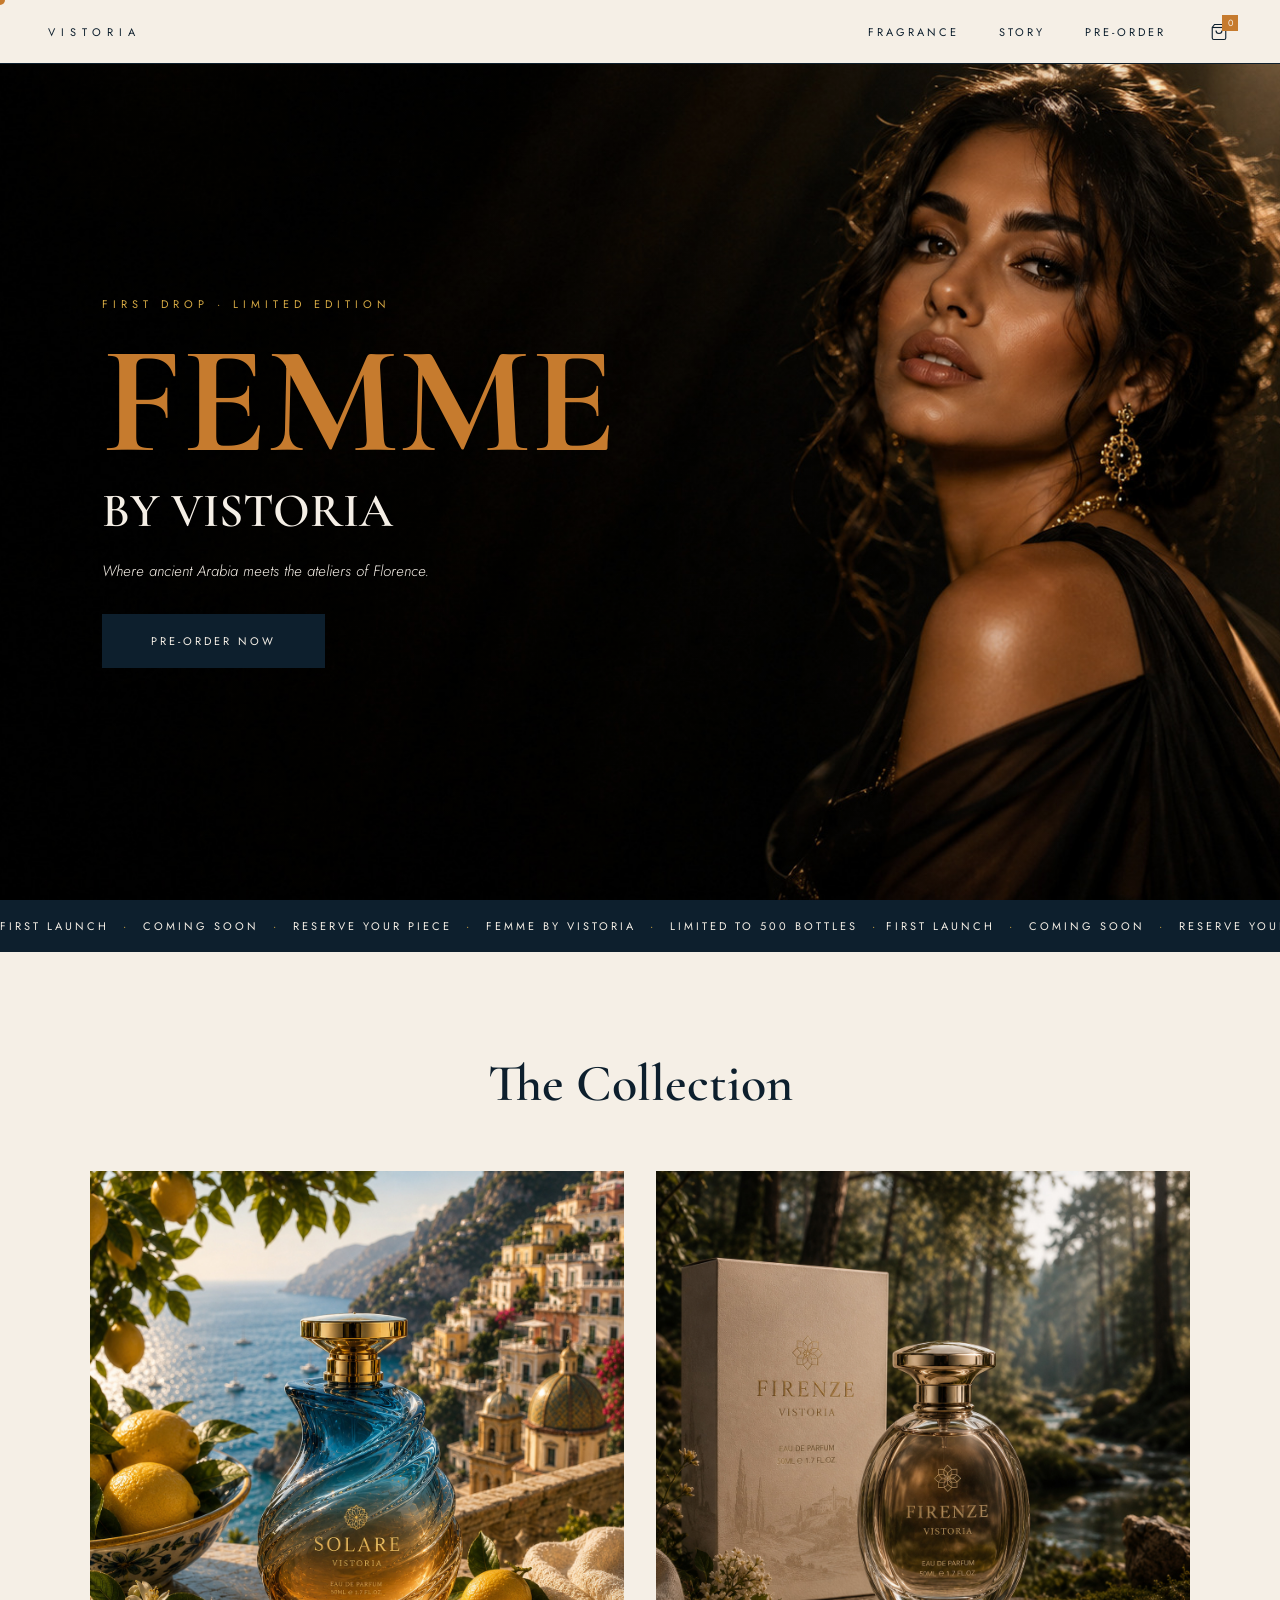
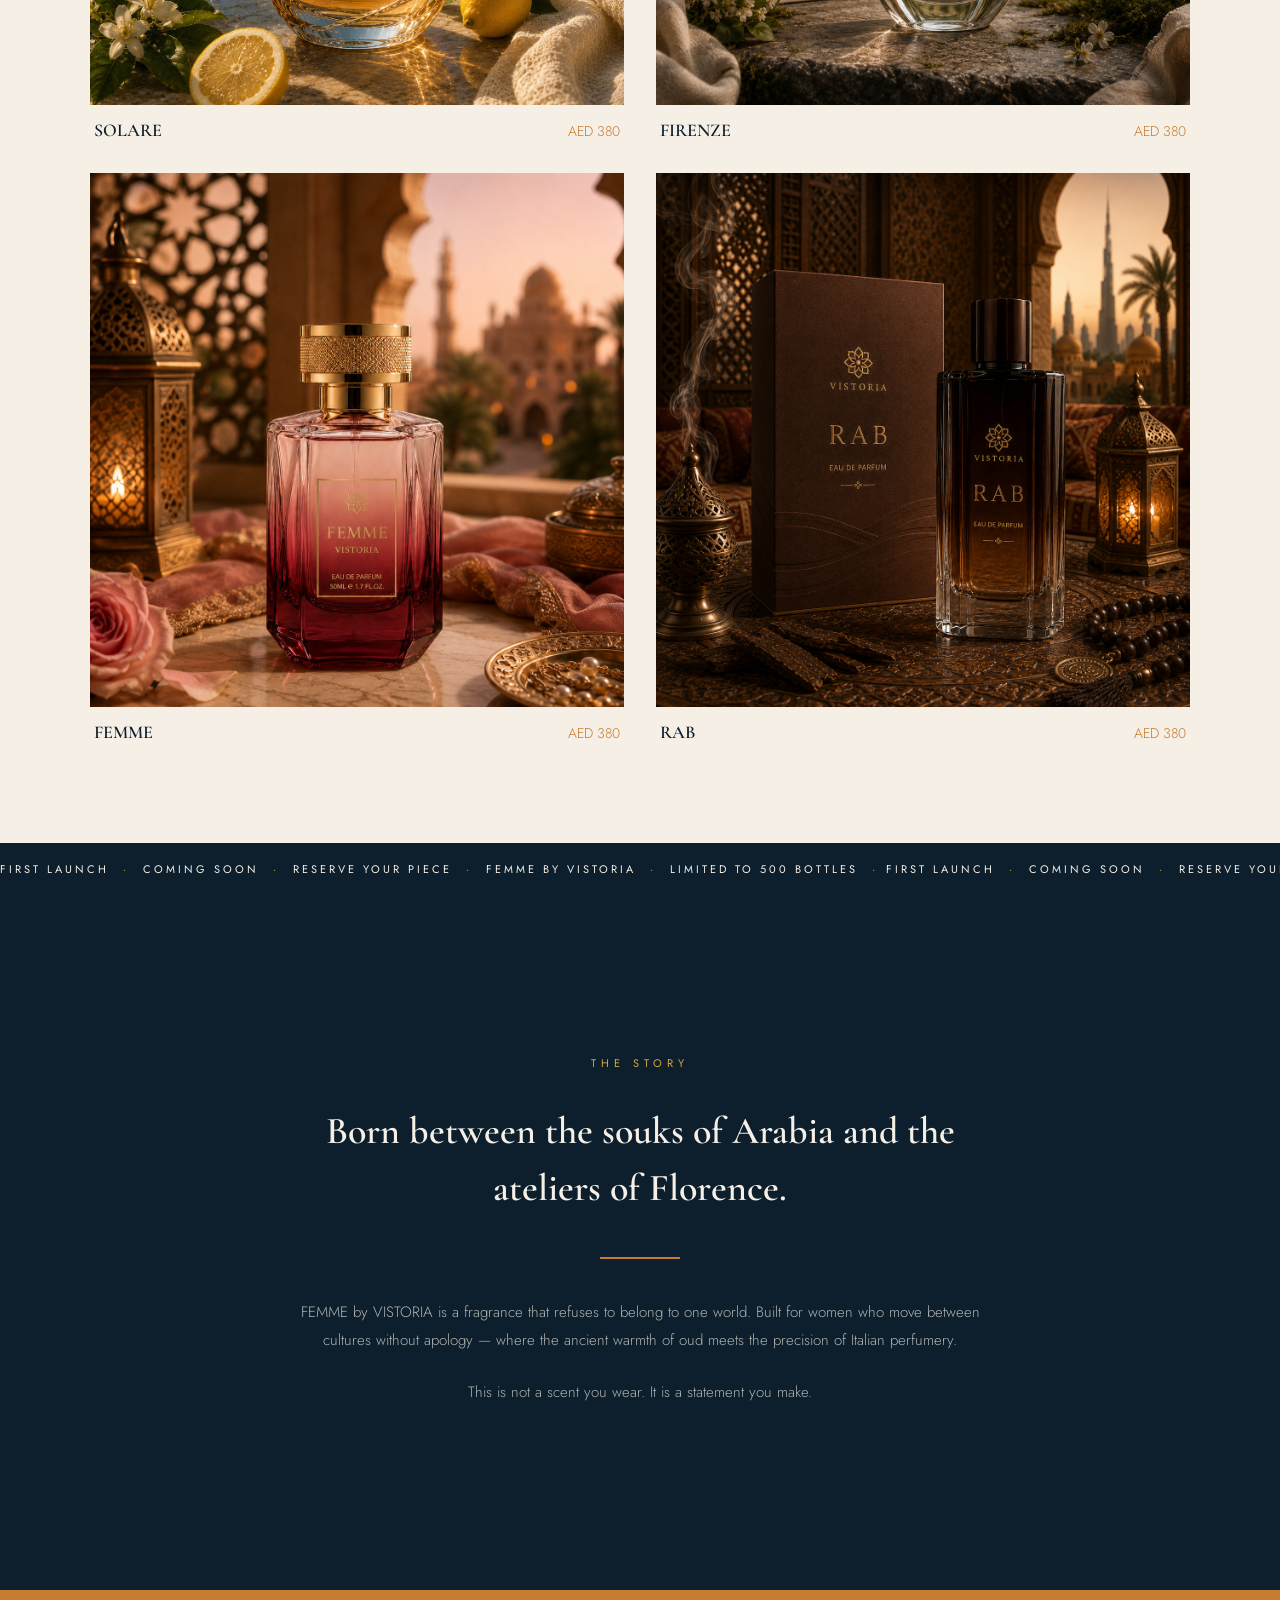
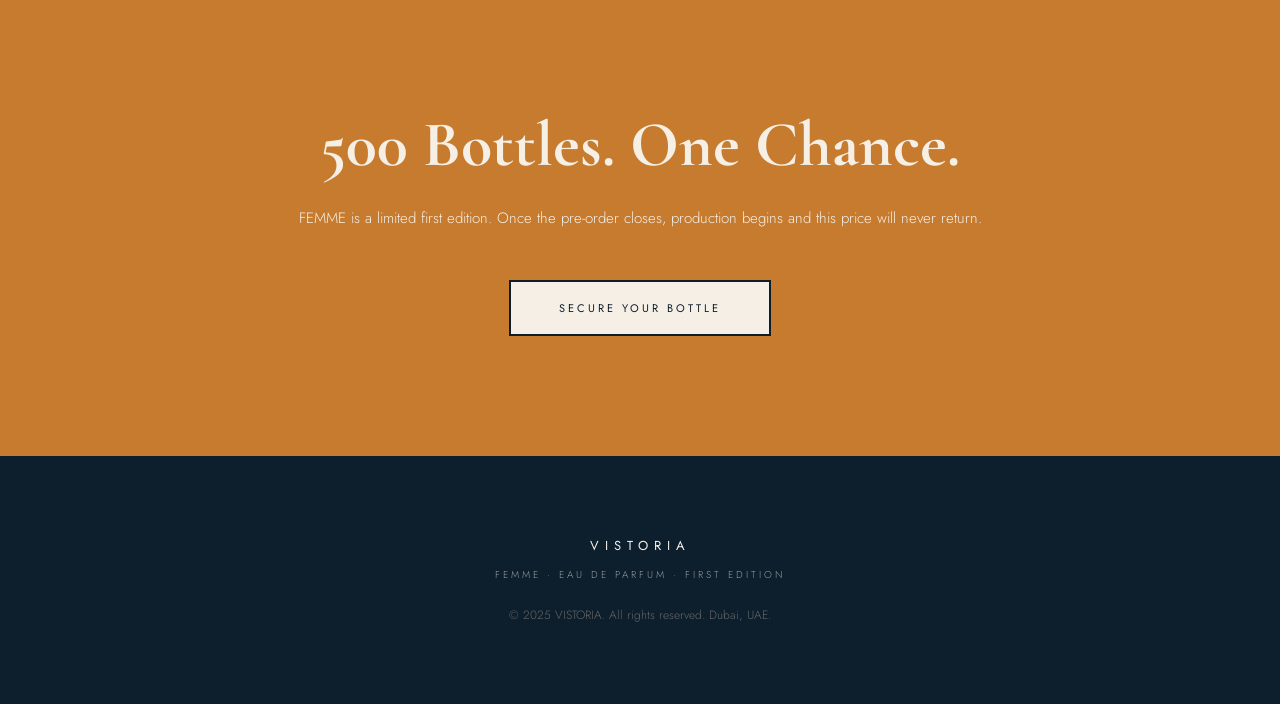
==== commit 989f148f: "Update product card names and prices Give each card its own name (SOLARE, FIRENZE, FEMME, RAB) and d" ====
--- a/index.html
+++ b/index.html
@@ -100,8 +100,8 @@
             </div>
           </div>
           <div class="product-card__details">
-            <span class="product-card__name">FEMME by VISTORIA</span>
-            <span class="product-card__price">AED 590</span>
+            <span class="product-card__name">SOLARE</span>
+            <span class="product-card__price">AED 380</span>
           </div>
         </div>
 
@@ -113,8 +113,8 @@
             </div>
           </div>
           <div class="product-card__details">
-            <span class="product-card__name">FEMME by VISTORIA</span>
-            <span class="product-card__price">AED 590</span>
+            <span class="product-card__name">FIRENZE</span>
+            <span class="product-card__price">AED 380</span>
           </div>
         </div>
 
@@ -126,8 +126,8 @@
             </div>
           </div>
           <div class="product-card__details">
-            <span class="product-card__name">FEMME by VISTORIA</span>
-            <span class="product-card__price">AED 590</span>
+            <span class="product-card__name">FEMME</span>
+            <span class="product-card__price">AED 380</span>
           </div>
         </div>
 
@@ -139,8 +139,8 @@
             </div>
           </div>
           <div class="product-card__details">
-            <span class="product-card__name">FEMME by VISTORIA</span>
-            <span class="product-card__price">AED 590</span>
+            <span class="product-card__name">RAB</span>
+            <span class="product-card__price">AED 380</span>
           </div>
         </div>
 
@@ -234,7 +234,7 @@
 
         <div class="product__pricing">
           <span class="product__price-old">AED 890</span>
-          <span class="product__price-new">AED 590</span>
+          <span class="product__price-new">AED 380</span>
         </div>
 
         <div class="quantity">
--- a/css/styles.css
+++ b/css/styles.css
@@ -255,7 +255,7 @@
 .hero__overlay {
   position: absolute;
   inset: 0;
-  background: linear-gradient(to right, rgba(13,31,45,0.75) 45%, rgba(13,31,45,0.15));
+  background: linear-gradient(to right, rgba(0,0,0,0.25) 40%, rgba(0,0,0,0));
   z-index: 1;
 }
 
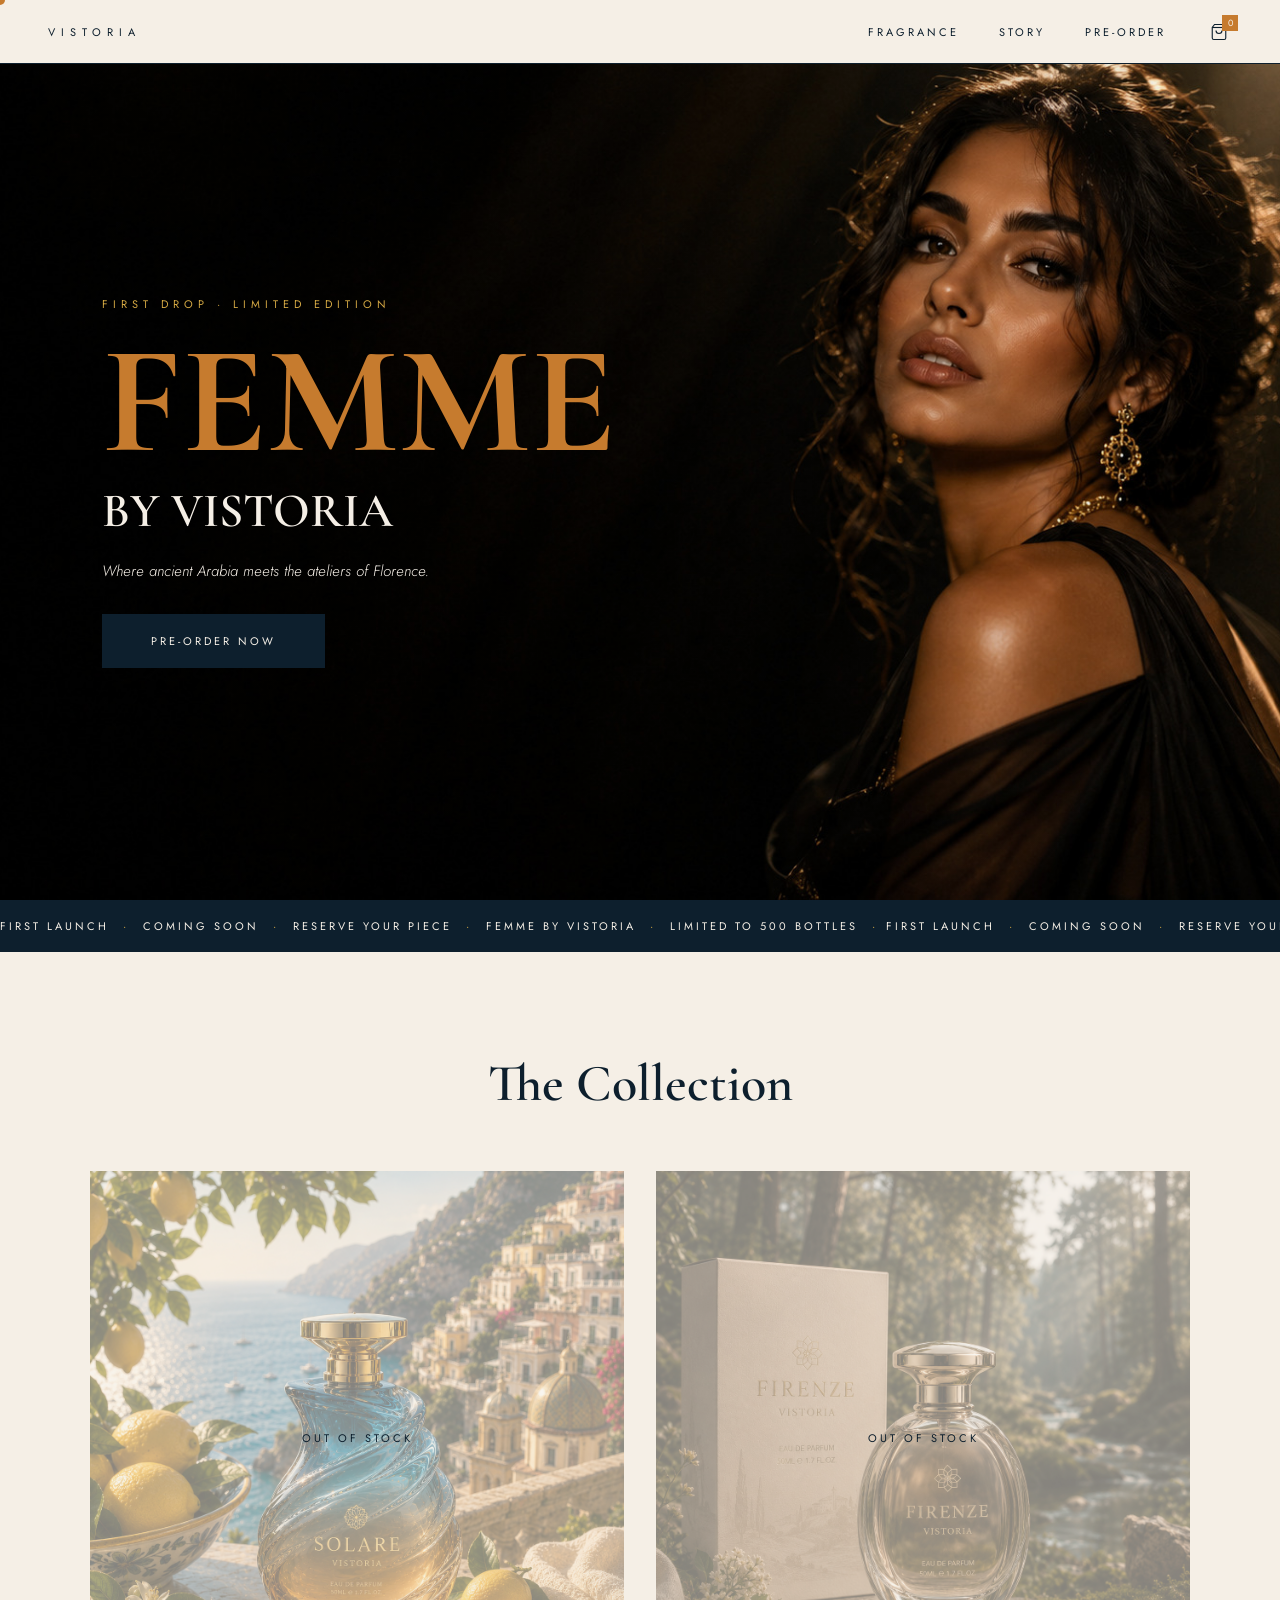
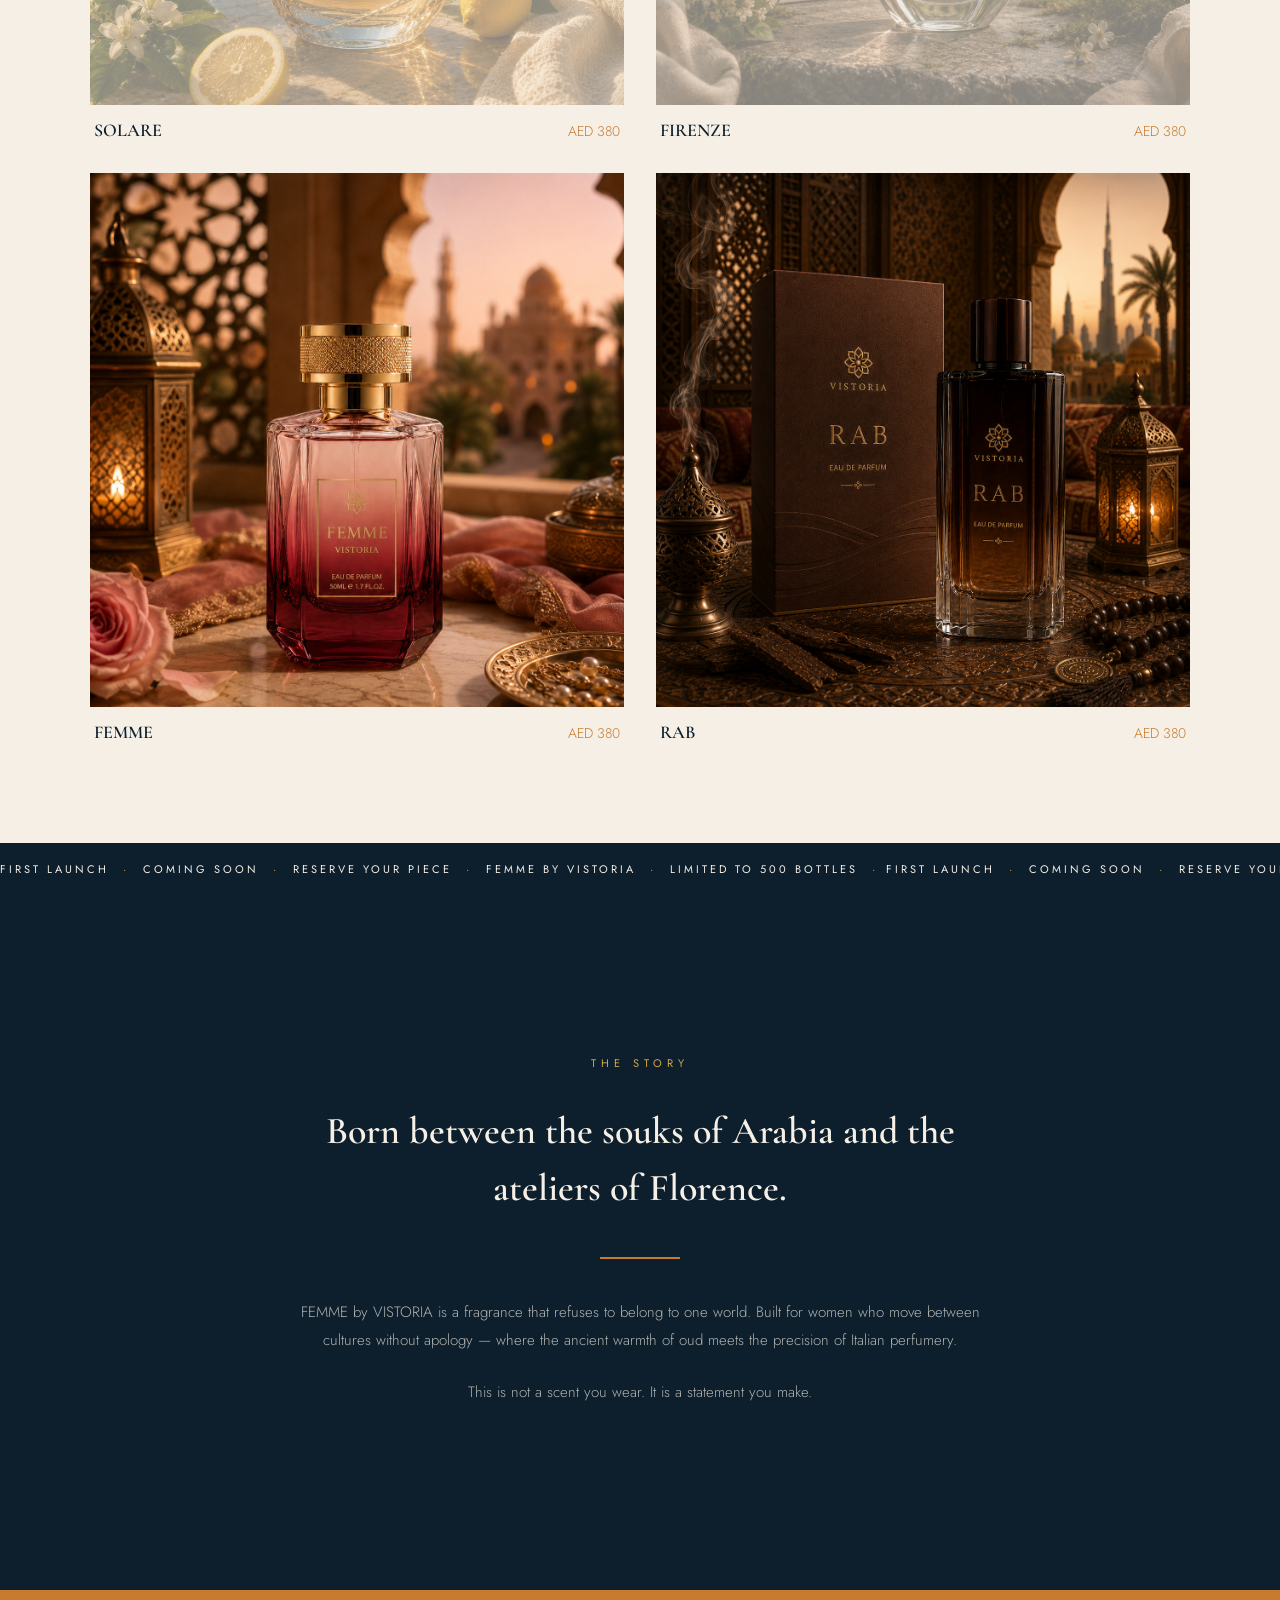
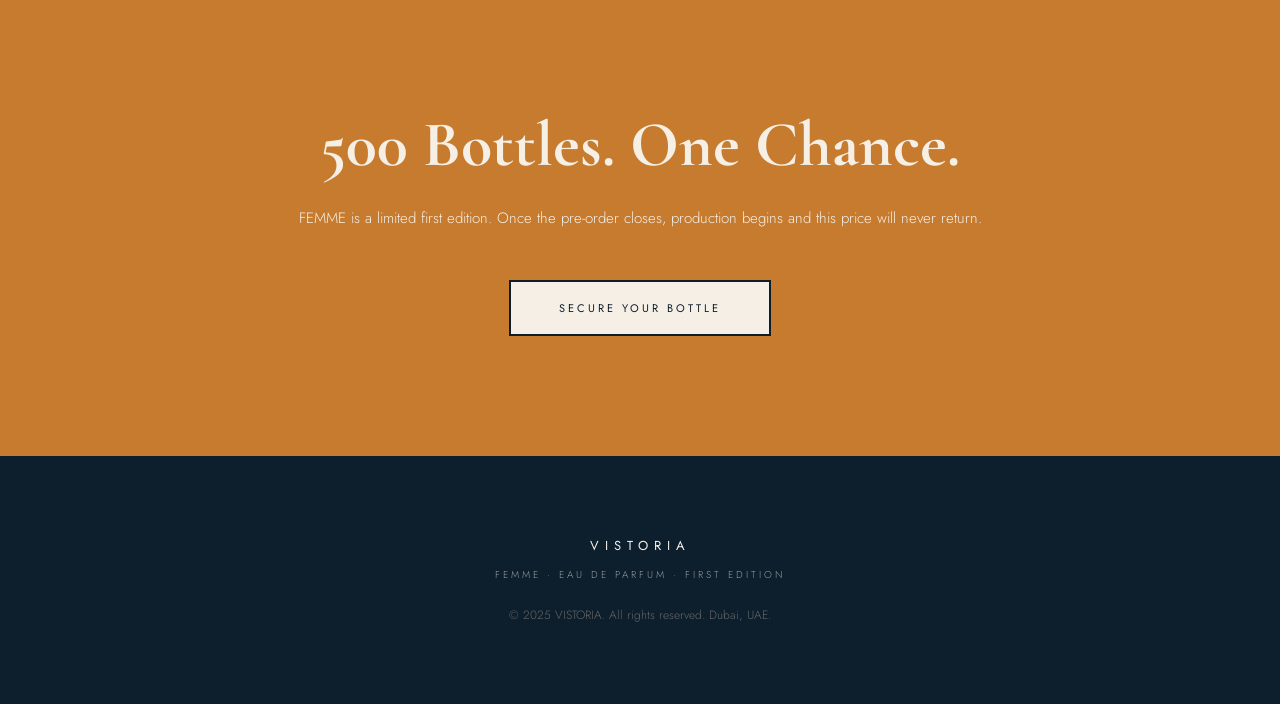
==== commit cb465031: "Add out-of-stock state to SOLARE and FIRENZE cards and modal Grid cards: permanent ivory tint overla" ====
--- a/index.html
+++ b/index.html
@@ -94,38 +94,42 @@
 
         <div class="product-card">
           <div class="product-card__image product-card__image--1">
-            <div class="product-card__overlay">
-              <button class="product-card__btn product-card__btn--quick" data-quick-view>QUICK VIEW</button>
+            <div class="product-card__oos">
+              <span class="product-card__oos-label">OUT OF STOCK</span>
+            </div>
+            <div class="product-card__overlay">
+              <button class="product-card__btn product-card__btn--interest" data-quick-view="1">REGISTER INTEREST</button>
+            </div>
+          </div>
+          <div class="product-card__details">
+            <span class="product-card__name">SOLARE</span>
+            <span class="product-card__price">AED 380</span>
+          </div>
+        </div>
+
+        <div class="product-card">
+          <div class="product-card__image product-card__image--2">
+            <div class="product-card__oos">
+              <span class="product-card__oos-label">OUT OF STOCK</span>
+            </div>
+            <div class="product-card__overlay">
+              <button class="product-card__btn product-card__btn--interest" data-quick-view="2">REGISTER INTEREST</button>
+            </div>
+          </div>
+          <div class="product-card__details">
+            <span class="product-card__name">FIRENZE</span>
+            <span class="product-card__price">AED 380</span>
+          </div>
+        </div>
+
+        <div class="product-card">
+          <div class="product-card__image product-card__image--3">
+            <div class="product-card__overlay">
+              <button class="product-card__btn product-card__btn--quick" data-quick-view="3">QUICK VIEW</button>
               <button class="product-card__btn product-card__btn--cart" data-add-to-cart>ADD TO CART</button>
             </div>
           </div>
           <div class="product-card__details">
-            <span class="product-card__name">SOLARE</span>
-            <span class="product-card__price">AED 380</span>
-          </div>
-        </div>
-
-        <div class="product-card">
-          <div class="product-card__image product-card__image--2">
-            <div class="product-card__overlay">
-              <button class="product-card__btn product-card__btn--quick" data-quick-view>QUICK VIEW</button>
-              <button class="product-card__btn product-card__btn--cart" data-add-to-cart>ADD TO CART</button>
-            </div>
-          </div>
-          <div class="product-card__details">
-            <span class="product-card__name">FIRENZE</span>
-            <span class="product-card__price">AED 380</span>
-          </div>
-        </div>
-
-        <div class="product-card">
-          <div class="product-card__image product-card__image--3">
-            <div class="product-card__overlay">
-              <button class="product-card__btn product-card__btn--quick" data-quick-view>QUICK VIEW</button>
-              <button class="product-card__btn product-card__btn--cart" data-add-to-cart>ADD TO CART</button>
-            </div>
-          </div>
-          <div class="product-card__details">
             <span class="product-card__name">FEMME</span>
             <span class="product-card__price">AED 380</span>
           </div>
@@ -134,7 +138,7 @@
         <div class="product-card">
           <div class="product-card__image product-card__image--4">
             <div class="product-card__overlay">
-              <button class="product-card__btn product-card__btn--quick" data-quick-view>QUICK VIEW</button>
+              <button class="product-card__btn product-card__btn--quick" data-quick-view="4">QUICK VIEW</button>
               <button class="product-card__btn product-card__btn--cart" data-add-to-cart>ADD TO CART</button>
             </div>
           </div>
--- a/css/styles.css
+++ b/css/styles.css
@@ -449,6 +449,35 @@
 }
 .product-card__btn--cart:hover {
   background: #162d3f;
+}
+
+.product-card__btn--interest {
+  background: var(--ivory);
+  color: var(--navy);
+  border: 1.5px solid var(--navy);
+}
+.product-card__btn--interest:hover {
+  background: rgba(245, 239, 230, 0.85);
+}
+
+/* Out-of-stock permanent overlay */
+.product-card__oos {
+  position: absolute;
+  inset: 0;
+  background: rgba(245, 239, 230, 0.55);
+  display: flex;
+  align-items: center;
+  justify-content: center;
+  pointer-events: none;
+}
+
+.product-card__oos-label {
+  font-family: 'Jost', sans-serif;
+  font-weight: 400;
+  font-size: 11px;
+  letter-spacing: 3px;
+  text-transform: uppercase;
+  color: var(--navy);
 }
 
 .product-card__details {
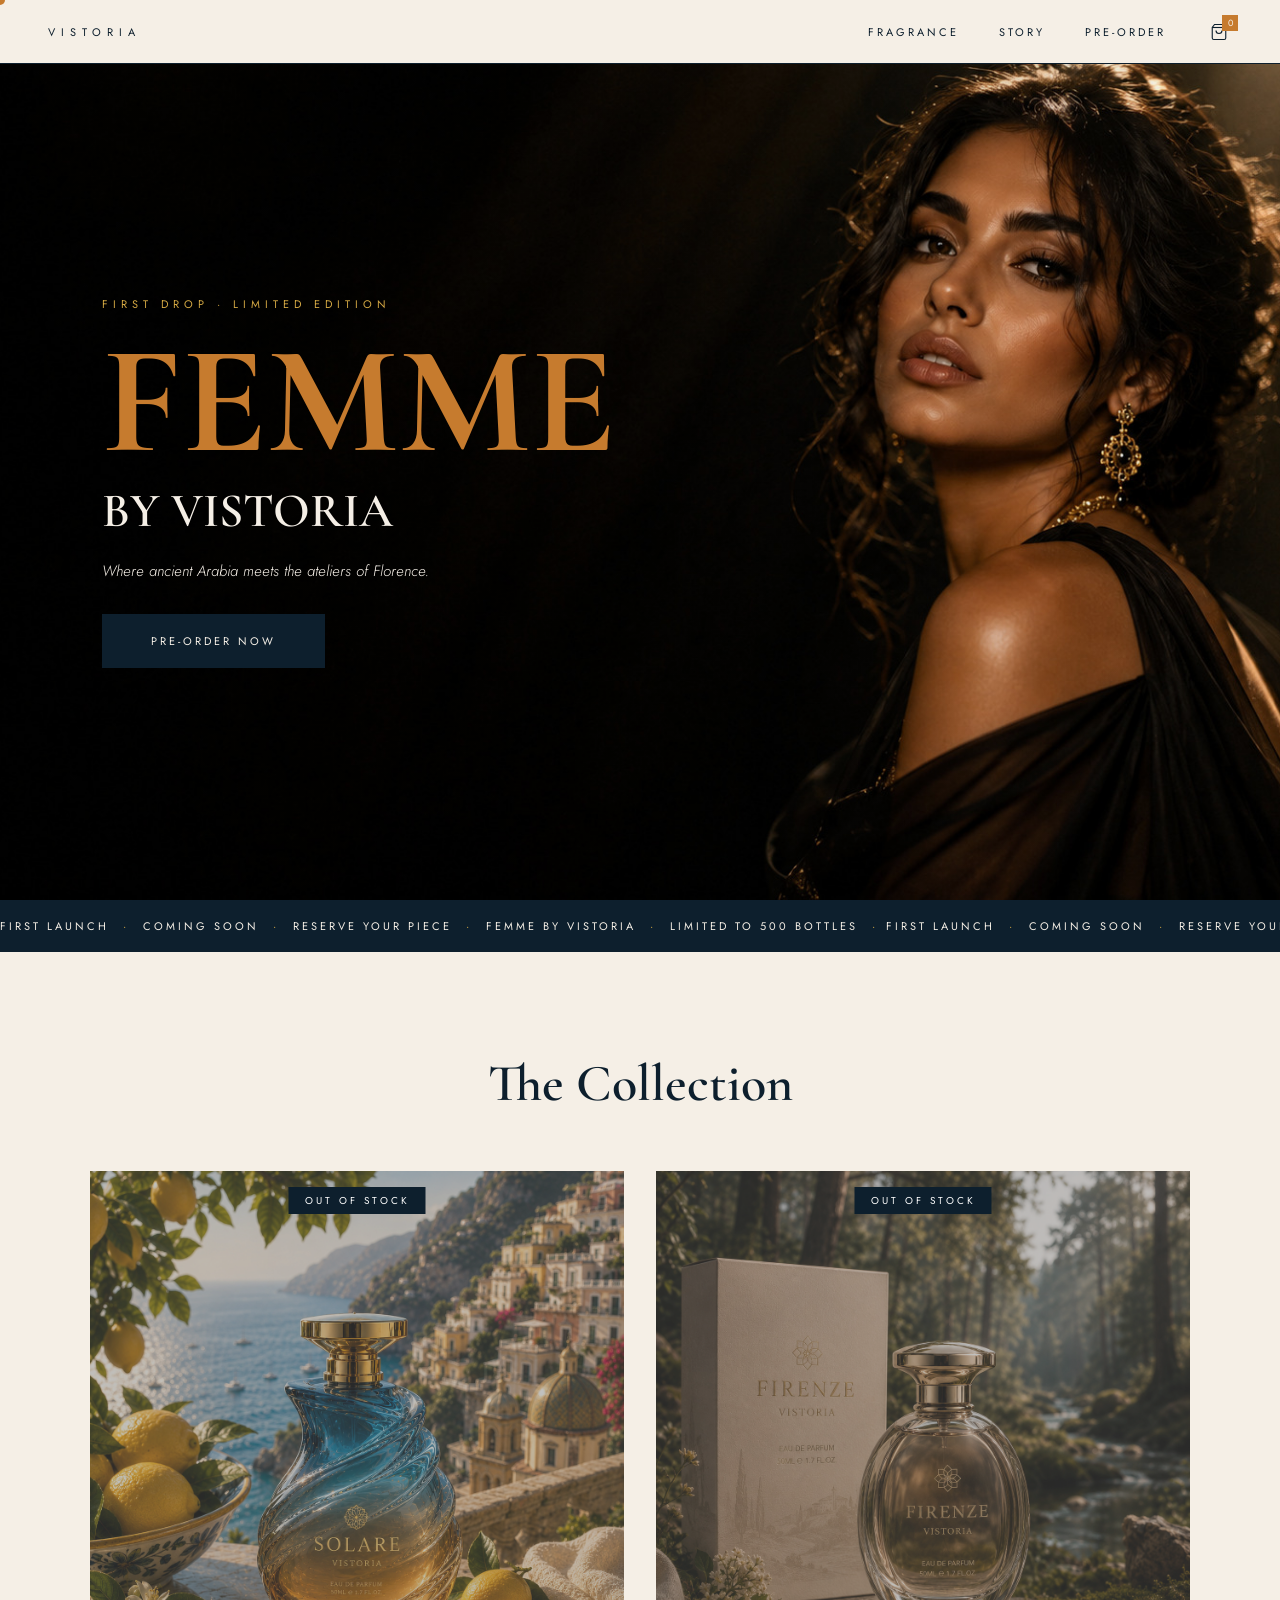
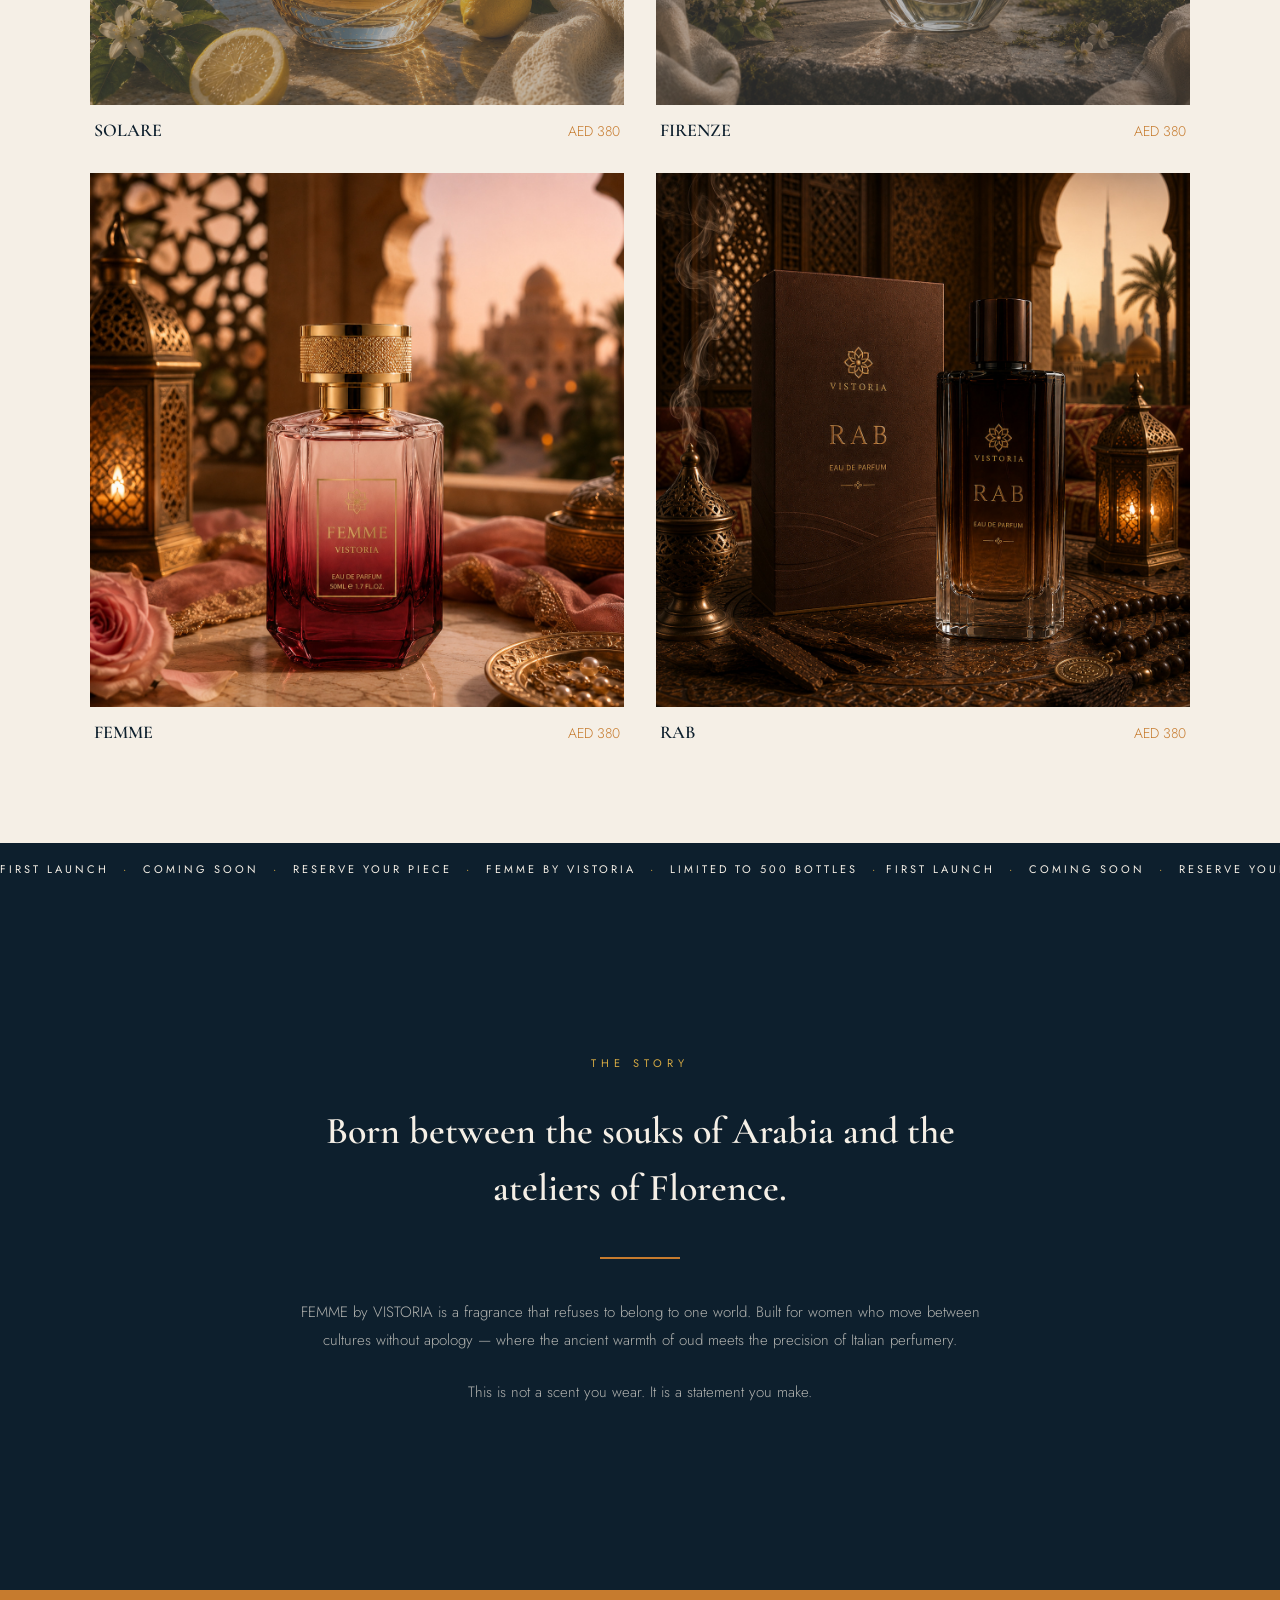
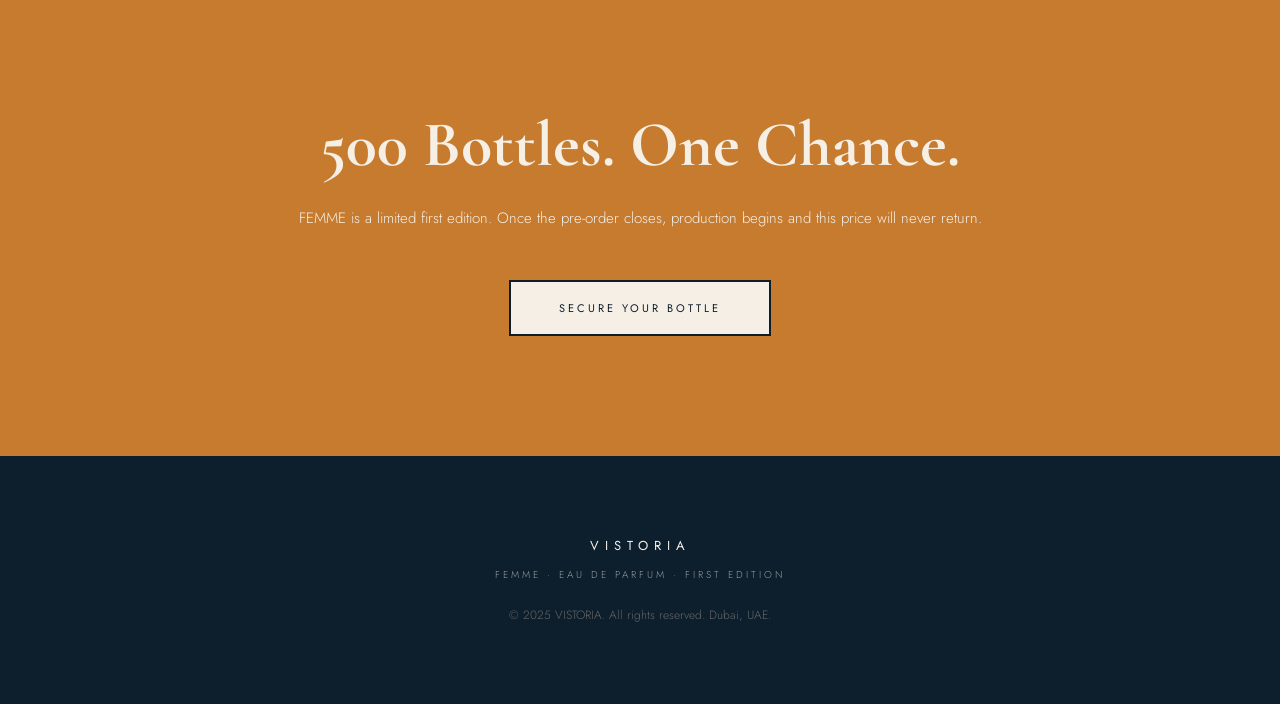
==== commit dc417863: "Fix OOS card styling: gray overlay, centered navy pill label, z-index Replace ivory tint with a ::af" ====
--- a/index.html
+++ b/index.html
@@ -93,7 +93,7 @@
       <div class="collection__grid">
 
         <div class="product-card">
-          <div class="product-card__image product-card__image--1">
+          <div class="product-card__image product-card__image--1 product-card__image--oos">
             <div class="product-card__oos">
               <span class="product-card__oos-label">OUT OF STOCK</span>
             </div>
@@ -108,7 +108,7 @@
         </div>
 
         <div class="product-card">
-          <div class="product-card__image product-card__image--2">
+          <div class="product-card__image product-card__image--2 product-card__image--oos">
             <div class="product-card__oos">
               <span class="product-card__oos-label">OUT OF STOCK</span>
             </div>
--- a/css/styles.css
+++ b/css/styles.css
@@ -414,6 +414,7 @@
   gap: 12px;
   opacity: 0;
   transition: opacity 0.3s ease;
+  z-index: 2;
 }
 
 .product-card__image:hover .product-card__overlay {
@@ -460,24 +461,37 @@
   background: rgba(245, 239, 230, 0.85);
 }
 
-/* Out-of-stock permanent overlay */
+/* Out-of-stock: gray overlay via ::after */
+.product-card__image--oos::after {
+  content: '';
+  position: absolute;
+  inset: 0;
+  background: rgba(100, 100, 100, 0.4);
+  pointer-events: none;
+  z-index: 1;
+}
+
+/* Out-of-stock label pill — top-center */
 .product-card__oos {
   position: absolute;
-  inset: 0;
-  background: rgba(245, 239, 230, 0.55);
-  display: flex;
-  align-items: center;
-  justify-content: center;
+  top: 16px;
+  left: 50%;
+  transform: translateX(-50%);
   pointer-events: none;
+  z-index: 2;
 }
 
 .product-card__oos-label {
-  font-family: 'Jost', sans-serif;
-  font-weight: 400;
-  font-size: 11px;
+  display: block;
+  font-family: 'Jost', sans-serif;
+  font-weight: 400;
+  font-size: 10px;
   letter-spacing: 3px;
   text-transform: uppercase;
-  color: var(--navy);
+  color: #fff;
+  background: var(--navy);
+  padding: 6px 16px;
+  white-space: nowrap;
 }
 
 .product-card__details {
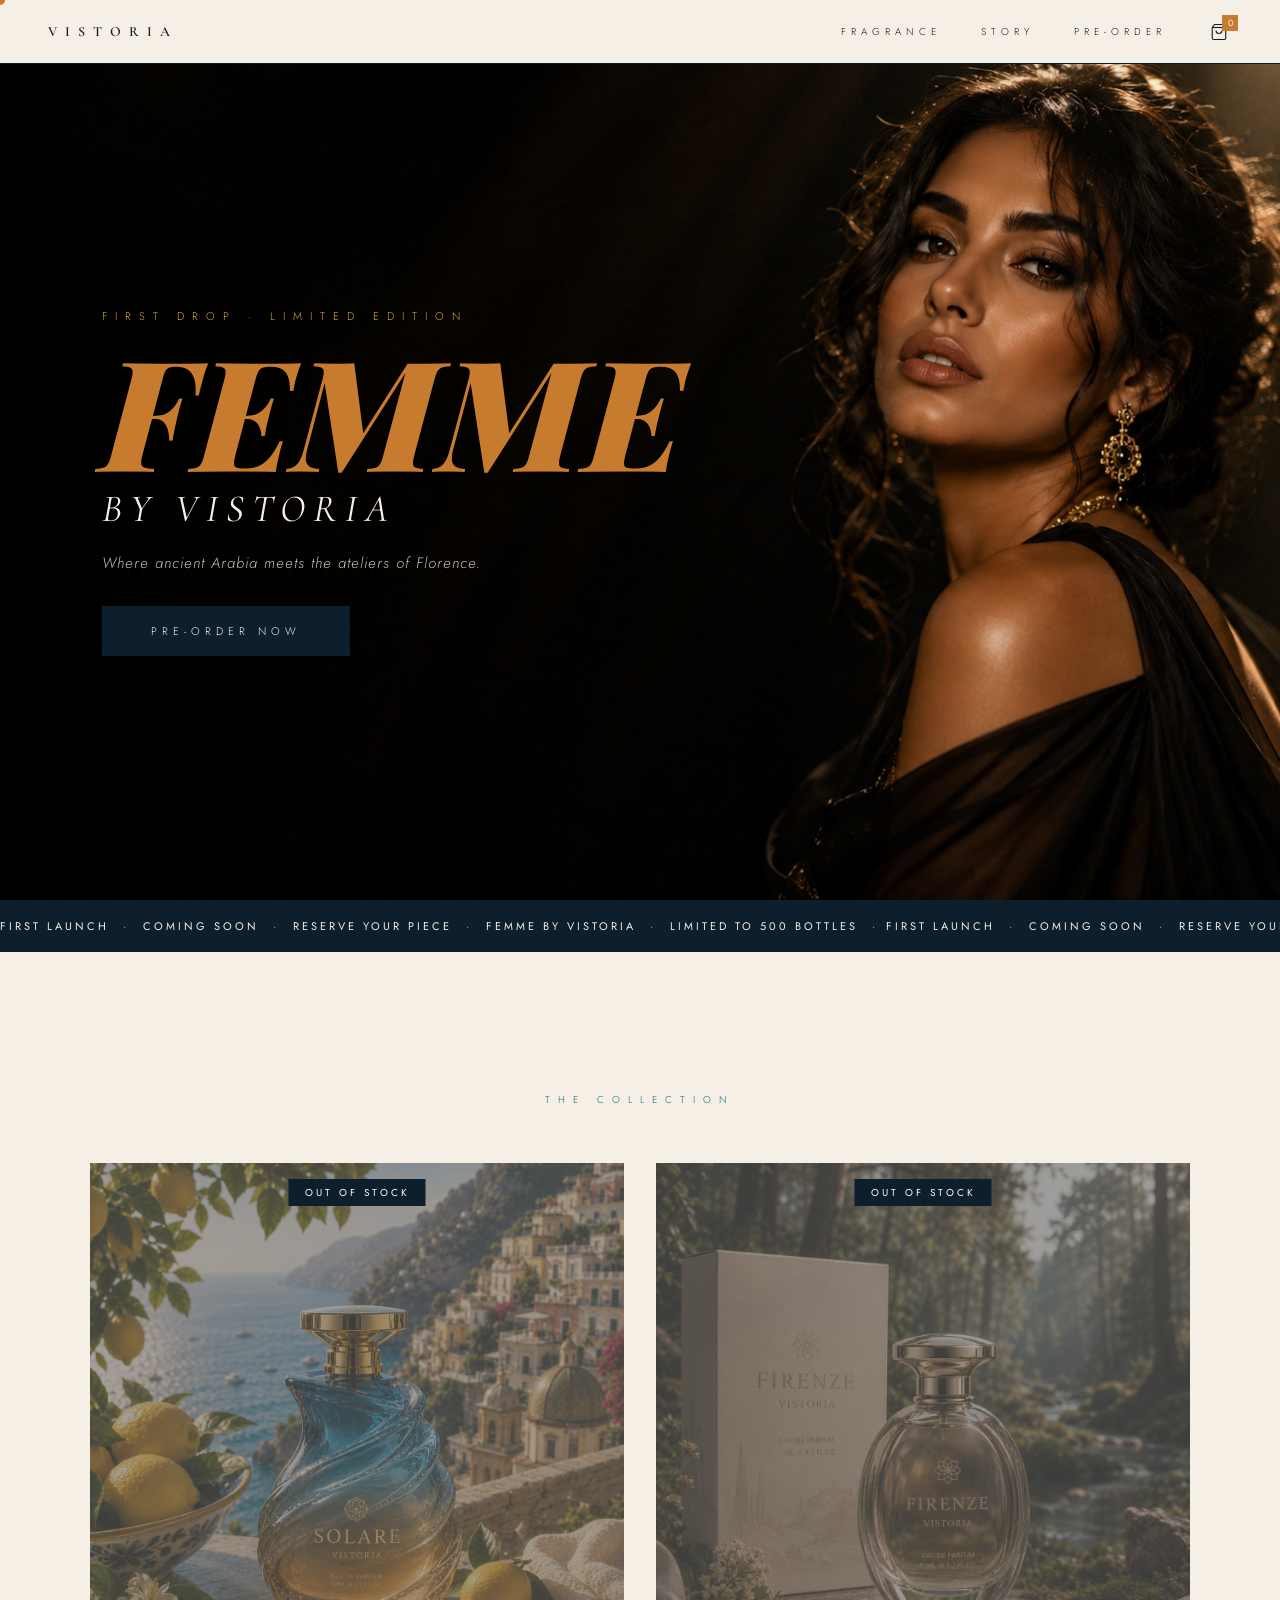
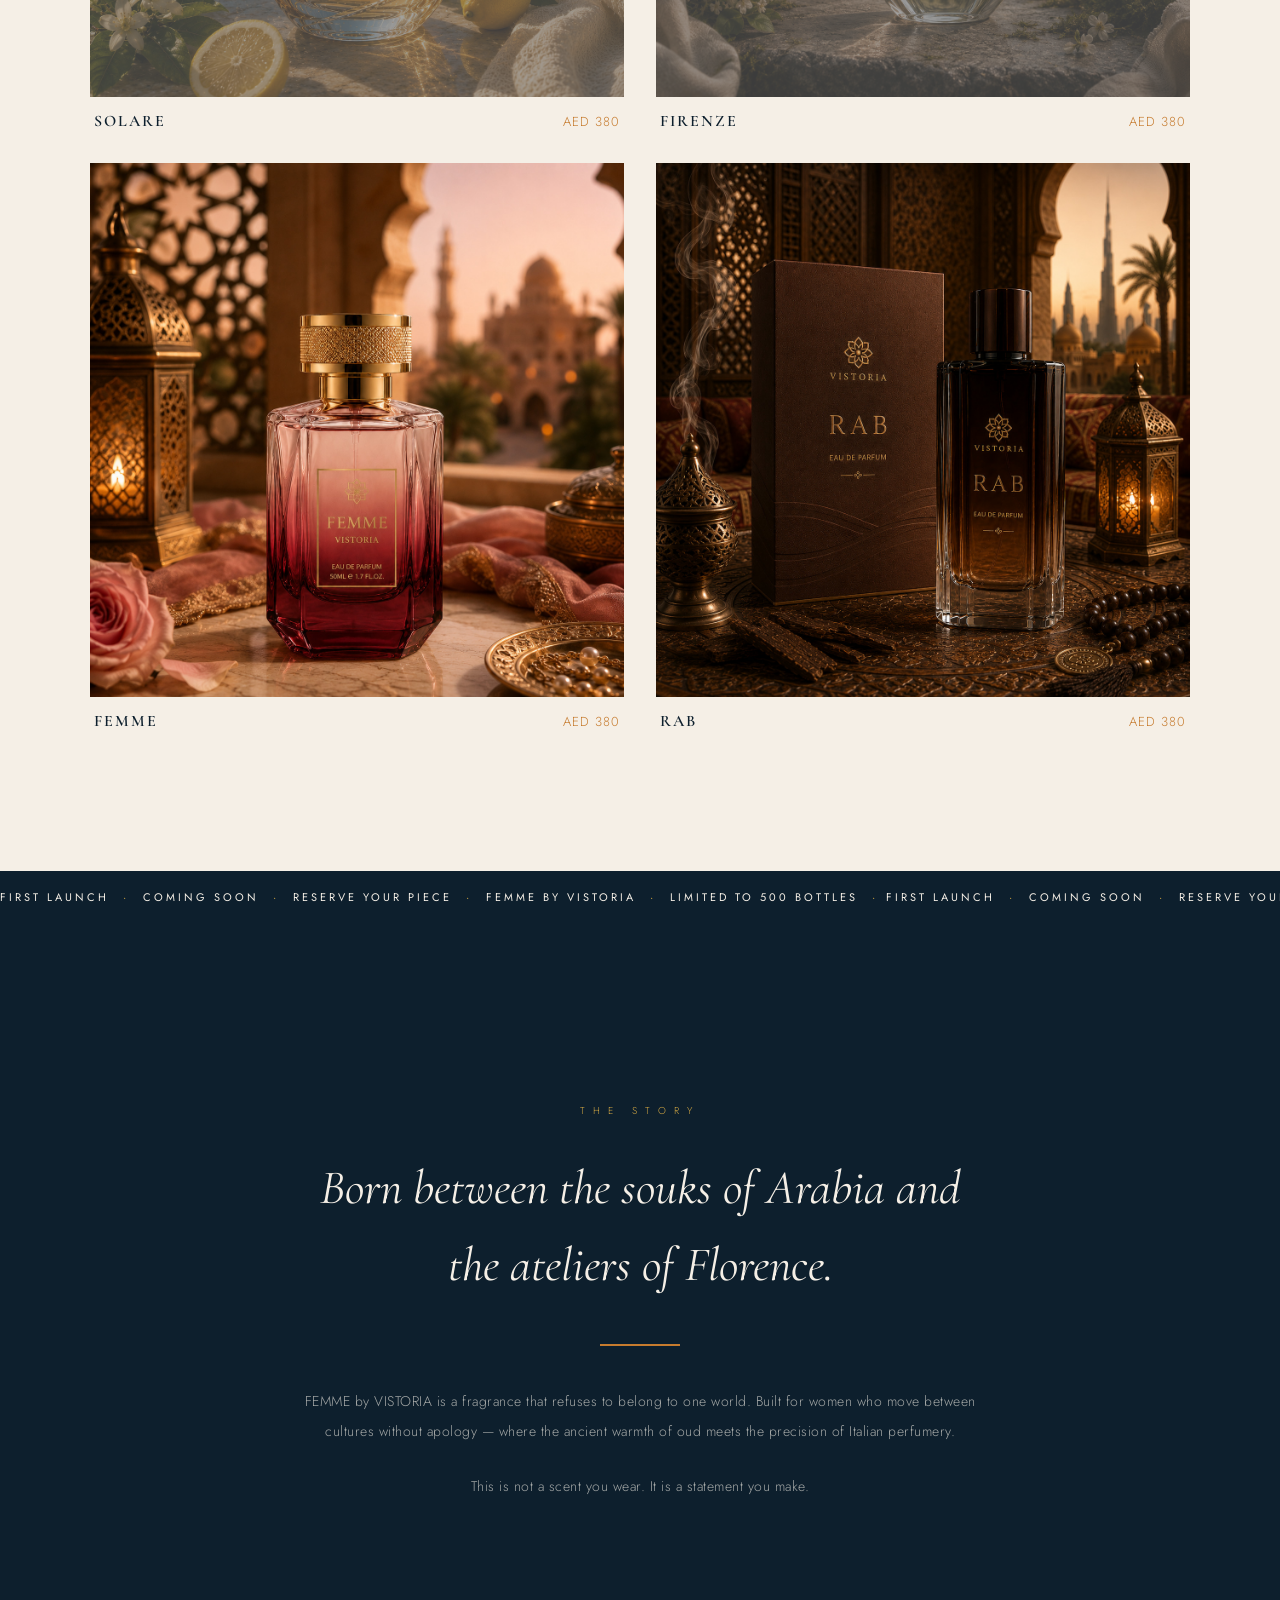
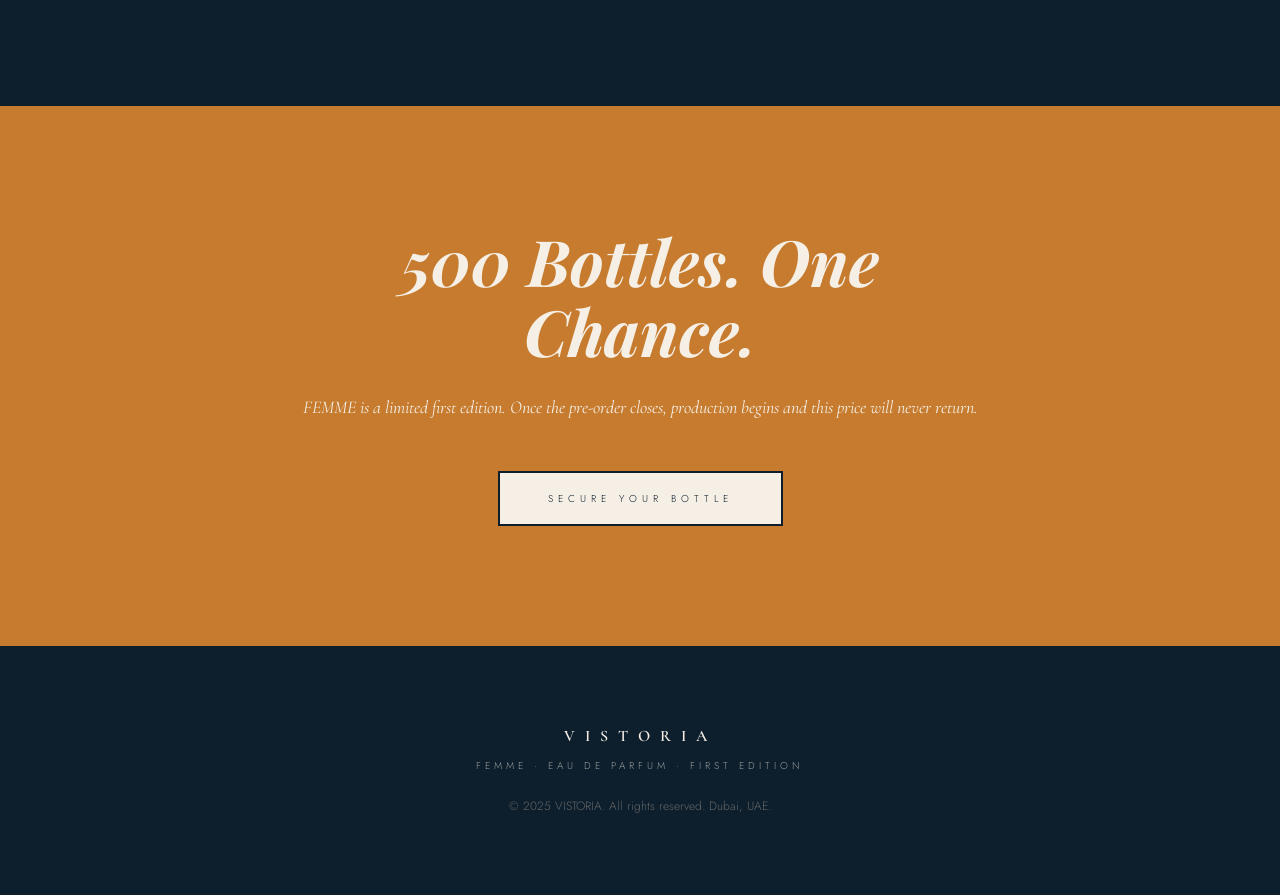
==== commit 650558a2: "Typography and spacing refinement pass — editorial upgrade - Fonts: add Playfair Display (italic 400" ====
--- a/index.html
+++ b/index.html
@@ -6,7 +6,7 @@
   <title>FEMME by VISTORIA — Eau de Parfum</title>
   <link rel="preconnect" href="https://fonts.googleapis.com" />
   <link rel="preconnect" href="https://fonts.gstatic.com" crossorigin />
-  <link href="https://fonts.googleapis.com/css2?family=Cormorant+Garamond:ital,wght@0,400;0,600;0,700;1,400&family=Jost:wght@300;400&display=swap" rel="stylesheet" />
+  <link href="https://fonts.googleapis.com/css2?family=Cormorant+Garamond:ital,wght@0,400;0,600;0,700;1,400&family=Jost:wght@300;400&family=Playfair+Display:ital,wght@1,400;1,700;1,900&display=swap" rel="stylesheet" />
   <link rel="stylesheet" href="css/styles.css" />
 </head>
 <body>
@@ -89,7 +89,7 @@
   <!-- SECTION 4 — Product Grid -->
   <section class="collection" id="product">
     <div class="collection__inner">
-      <h2 class="collection__heading reveal">The Collection</h2>
+      <p class="collection__label reveal">THE COLLECTION</p>
       <div class="collection__grid">
 
         <div class="product-card">
--- a/css/styles.css
+++ b/css/styles.css
@@ -70,9 +70,11 @@
 .btn--hero {
   background: var(--navy);
   color: var(--ivory);
-  padding: 18px 48px;
+  padding: 16px 48px;
   border: 1.5px solid transparent;
   margin-top: 32px;
+  font-weight: 300;
+  letter-spacing: 5px;
 }
 .btn--hero:hover {
   border-color: var(--amber);
@@ -102,6 +104,9 @@
   color: var(--navy);
   border: 2px solid var(--navy);
   padding: 18px 48px;
+  font-weight: 300;
+  font-size: 10px;
+  letter-spacing: 5px;
 }
 .btn--reserve:hover {
   background: var(--navy);
@@ -127,10 +132,10 @@
 }
 
 .nav__logo {
-  font-family: 'Jost', sans-serif;
-  font-weight: 400;
-  font-size: 11px;
-  letter-spacing: 6px;
+  font-family: 'Cormorant Garamond', serif;
+  font-weight: 600;
+  font-size: 14px;
+  letter-spacing: 8px;
   text-transform: uppercase;
   color: var(--navy);
 }
@@ -143,9 +148,9 @@
 
 .nav__link {
   font-family: 'Jost', sans-serif;
-  font-weight: 400;
-  font-size: 11px;
-  letter-spacing: 3px;
+  font-weight: 300;
+  font-size: 10px;
+  letter-spacing: 5px;
   text-transform: uppercase;
   color: var(--navy);
   transition: color 0.2s;
@@ -271,36 +276,42 @@
 
 .hero__label {
   font-family: 'Jost', sans-serif;
-  font-weight: 400;
+  font-weight: 300;
   font-size: 11px;
-  letter-spacing: 5px;
-  text-transform: uppercase;
-  color: var(--gold);
+  letter-spacing: 8px;
+  text-transform: uppercase;
+  color: #D4A843;
   margin-bottom: 20px;
 }
 
 .hero__title {
-  font-family: 'Cormorant Garamond', serif;
-  font-weight: 700;
-  font-size: clamp(80px, 12vw, 160px);
+  font-family: 'Playfair Display', serif;
+  font-weight: 900;
+  font-style: italic;
+  font-size: clamp(90px, 12vw, 180px);
   color: var(--amber);
-  line-height: 0.9;
+  line-height: 0.85;
+  letter-spacing: 0;
   margin-bottom: 12px;
 }
 
 .hero__subtitle {
   font-family: 'Cormorant Garamond', serif;
-  font-weight: 600;
-  font-size: clamp(28px, 4vw, 48px);
-  color: var(--ivory);
+  font-weight: 400;
+  font-style: italic;
+  font-size: clamp(22px, 3vw, 42px);
+  color: var(--ivory);
+  letter-spacing: 8px;
   margin-bottom: 20px;
 }
 
 .hero__tagline {
   font-family: 'Jost', sans-serif;
   font-weight: 300;
+  font-style: italic;
   font-size: 15px;
-  color: var(--ivory);
+  color: rgba(245, 239, 230, 0.8);
+  letter-spacing: 1px;
 }
 
 /* =====================================================
@@ -348,7 +359,7 @@
 .collection {
   width: 100%;
   background: var(--ivory);
-  padding: 100px 48px;
+  padding: 140px 80px;
 }
 
 .collection__inner {
@@ -356,11 +367,13 @@
   margin: 0 auto;
 }
 
-.collection__heading {
-  font-family: 'Cormorant Garamond', serif;
-  font-weight: 600;
-  font-size: clamp(32px, 5vw, 52px);
-  color: var(--navy);
+.collection__label {
+  font-family: 'Jost', sans-serif;
+  font-weight: 300;
+  font-size: 10px;
+  letter-spacing: 8px;
+  text-transform: uppercase;
+  color: var(--teal);
   text-align: center;
   margin-bottom: 56px;
 }
@@ -466,7 +479,7 @@
   content: '';
   position: absolute;
   inset: 0;
-  background: rgba(100, 100, 100, 0.4);
+  background: rgba(100, 100, 100, 0.6);
   pointer-events: none;
   z-index: 1;
 }
@@ -504,22 +517,24 @@
 .product-card__name {
   font-family: 'Cormorant Garamond', serif;
   font-weight: 600;
-  font-size: 18px;
+  font-size: 16px;
+  letter-spacing: 2px;
   color: var(--navy);
 }
 
 .product-card__price {
   font-family: 'Jost', sans-serif;
   font-weight: 300;
-  font-size: 14px;
+  font-size: 13px;
+  letter-spacing: 1px;
   color: var(--amber);
 }
 
 .product__label {
   font-family: 'Jost', sans-serif;
-  font-weight: 400;
+  font-weight: 300;
   font-size: 10px;
-  letter-spacing: 4px;
+  letter-spacing: 6px;
   text-transform: uppercase;
   color: var(--teal);
   margin-bottom: 16px;
@@ -837,7 +852,7 @@
    ===================================================== */
 .story {
   background: var(--navy);
-  padding: 160px 48px;
+  padding: 180px 48px;
 }
 
 .story__inner {
@@ -848,9 +863,9 @@
 
 .story__label {
   font-family: 'Jost', sans-serif;
-  font-weight: 400;
-  font-size: 11px;
-  letter-spacing: 5px;
+  font-weight: 300;
+  font-size: 10px;
+  letter-spacing: 8px;
   text-transform: uppercase;
   color: var(--gold);
   margin-bottom: 32px;
@@ -858,11 +873,13 @@
 
 .story__headline {
   font-family: 'Cormorant Garamond', serif;
-  font-weight: 600;
-  font-size: 38px;
-  line-height: 1.5;
-  color: var(--ivory);
-  margin-bottom: 40px;
+  font-weight: 400;
+  font-style: italic;
+  font-size: clamp(28px, 4vw, 48px);
+  line-height: 1.6;
+  color: var(--ivory);
+  max-width: 680px;
+  margin: 0 auto 40px;
 }
 
 .story__divider {
@@ -875,9 +892,10 @@
 .story__body {
   font-family: 'Jost', sans-serif;
   font-weight: 300;
-  font-size: 15px;
-  color: rgba(245,239,230,0.7);
-  line-height: 1.85;
+  font-size: 14px;
+  letter-spacing: 0.5px;
+  color: rgba(245, 239, 230, 0.65);
+  line-height: 2.2;
   margin-bottom: 24px;
 }
 
@@ -896,21 +914,23 @@
 }
 
 .reserve__headline {
-  font-family: 'Cormorant Garamond', serif;
+  font-family: 'Playfair Display', serif;
   font-weight: 700;
-  font-size: clamp(36px, 6vw, 64px);
+  font-style: italic;
+  font-size: clamp(36px, 5vw, 72px);
   color: var(--ivory);
   margin-bottom: 24px;
   line-height: 1.1;
 }
 
 .reserve__body {
-  font-family: 'Jost', sans-serif;
-  font-weight: 300;
-  font-size: 15px;
+  font-family: 'Cormorant Garamond', serif;
+  font-weight: 400;
+  font-style: italic;
+  font-size: 18px;
   color: var(--ivory);
   margin-bottom: 48px;
-  opacity: 0.9;
+  opacity: 0.85;
   line-height: 1.8;
 }
 
@@ -924,10 +944,10 @@
 }
 
 .footer__brand {
-  font-family: 'Jost', sans-serif;
-  font-weight: 400;
-  font-size: 13px;
-  letter-spacing: 6px;
+  font-family: 'Cormorant Garamond', serif;
+  font-weight: 600;
+  font-size: 16px;
+  letter-spacing: 10px;
   text-transform: uppercase;
   color: var(--ivory);
   margin-bottom: 12px;
@@ -937,7 +957,7 @@
   font-family: 'Jost', sans-serif;
   font-weight: 300;
   font-size: 10px;
-  letter-spacing: 3px;
+  letter-spacing: 4px;
   text-transform: uppercase;
   color: var(--ivory);
   opacity: 0.6;
@@ -1193,7 +1213,7 @@
   }
 
   .collection {
-    padding: 80px 24px;
+    padding: 100px 32px;
   }
   .collection__grid {
     grid-template-columns: repeat(2, 1fr);
@@ -1214,10 +1234,7 @@
   }
 
   .story {
-    padding: 80px 24px;
-  }
-  .story__headline {
-    font-size: 28px;
+    padding: 120px 24px;
   }
 
   .reserve {
@@ -1236,7 +1253,7 @@
 
 @media (max-width: 540px) {
   .collection {
-    padding: 60px 16px;
+    padding: 80px 20px;
   }
   .collection__grid {
     grid-template-columns: 1fr;
@@ -1252,7 +1269,7 @@
     font-size: 36px;
   }
   .story__headline {
-    font-size: 24px;
+    font-size: clamp(22px, 6vw, 32px);
   }
   .nav {
     padding: 0 20px;
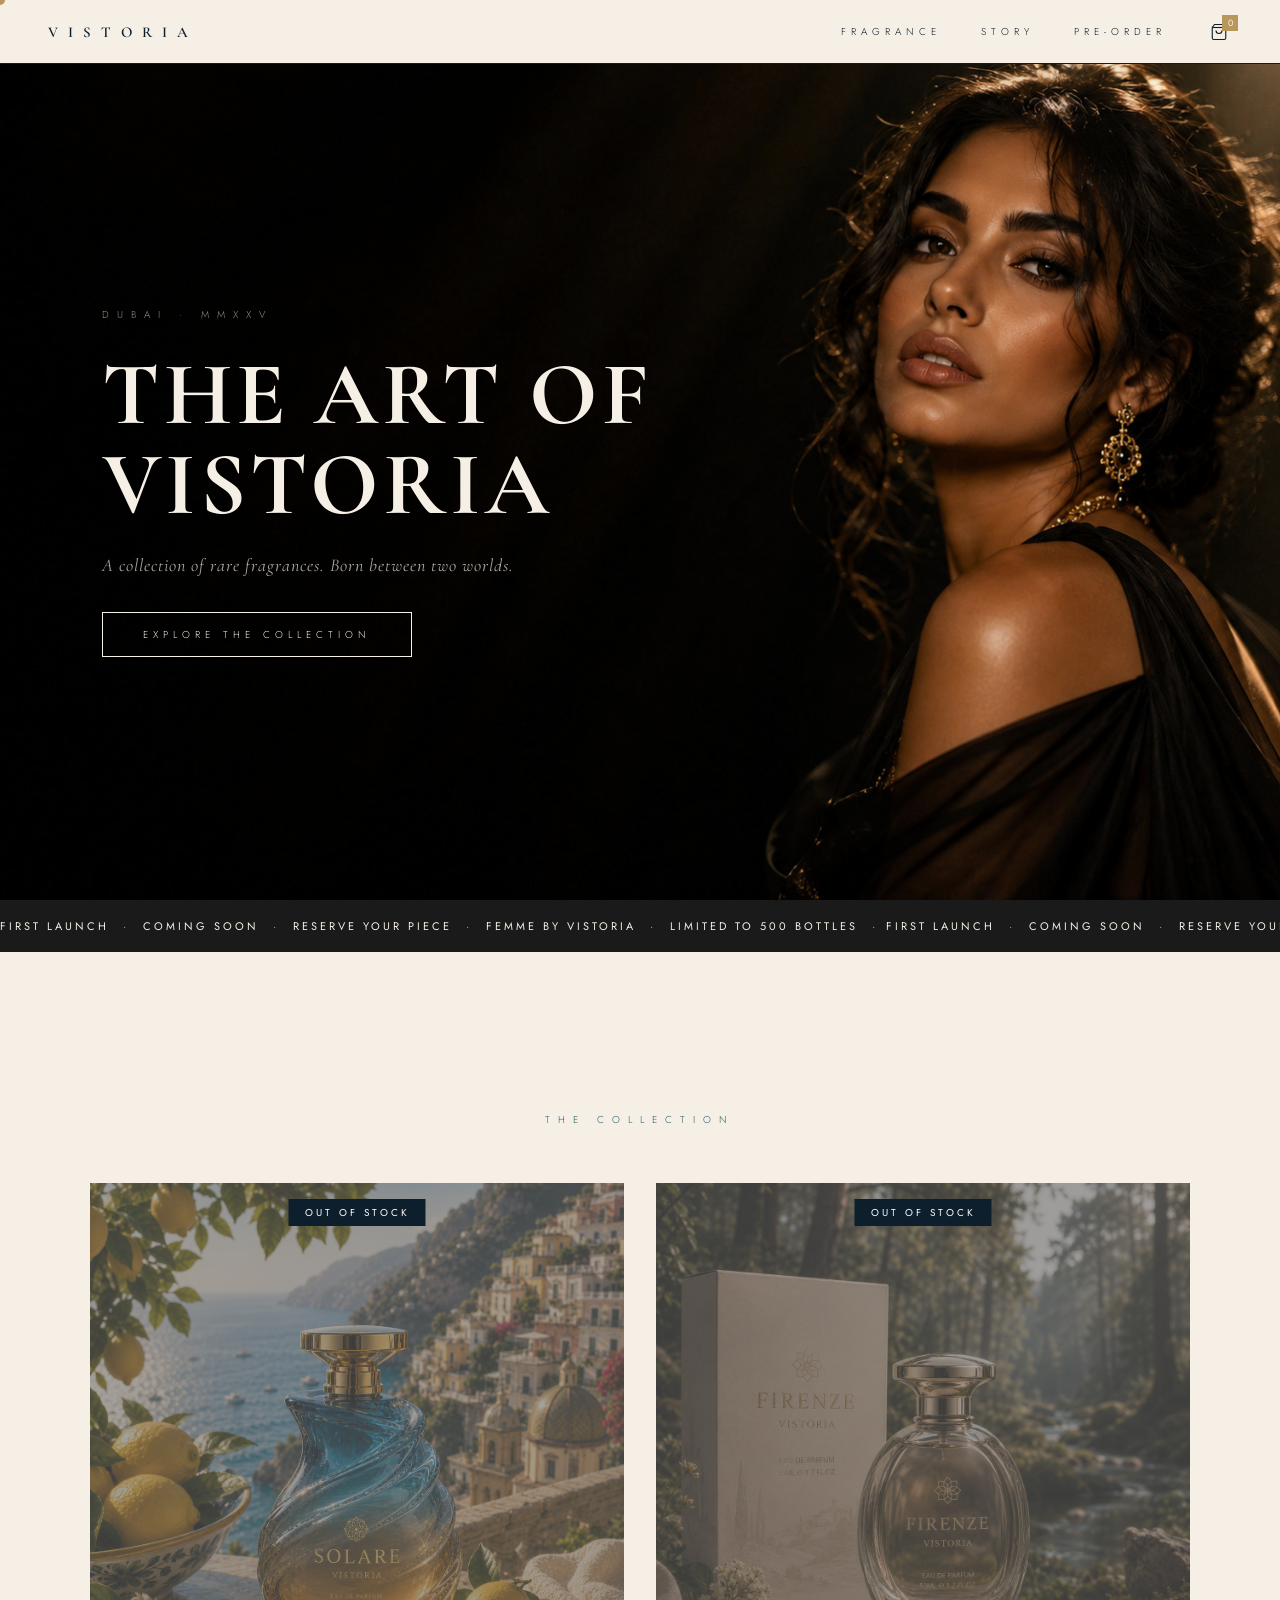
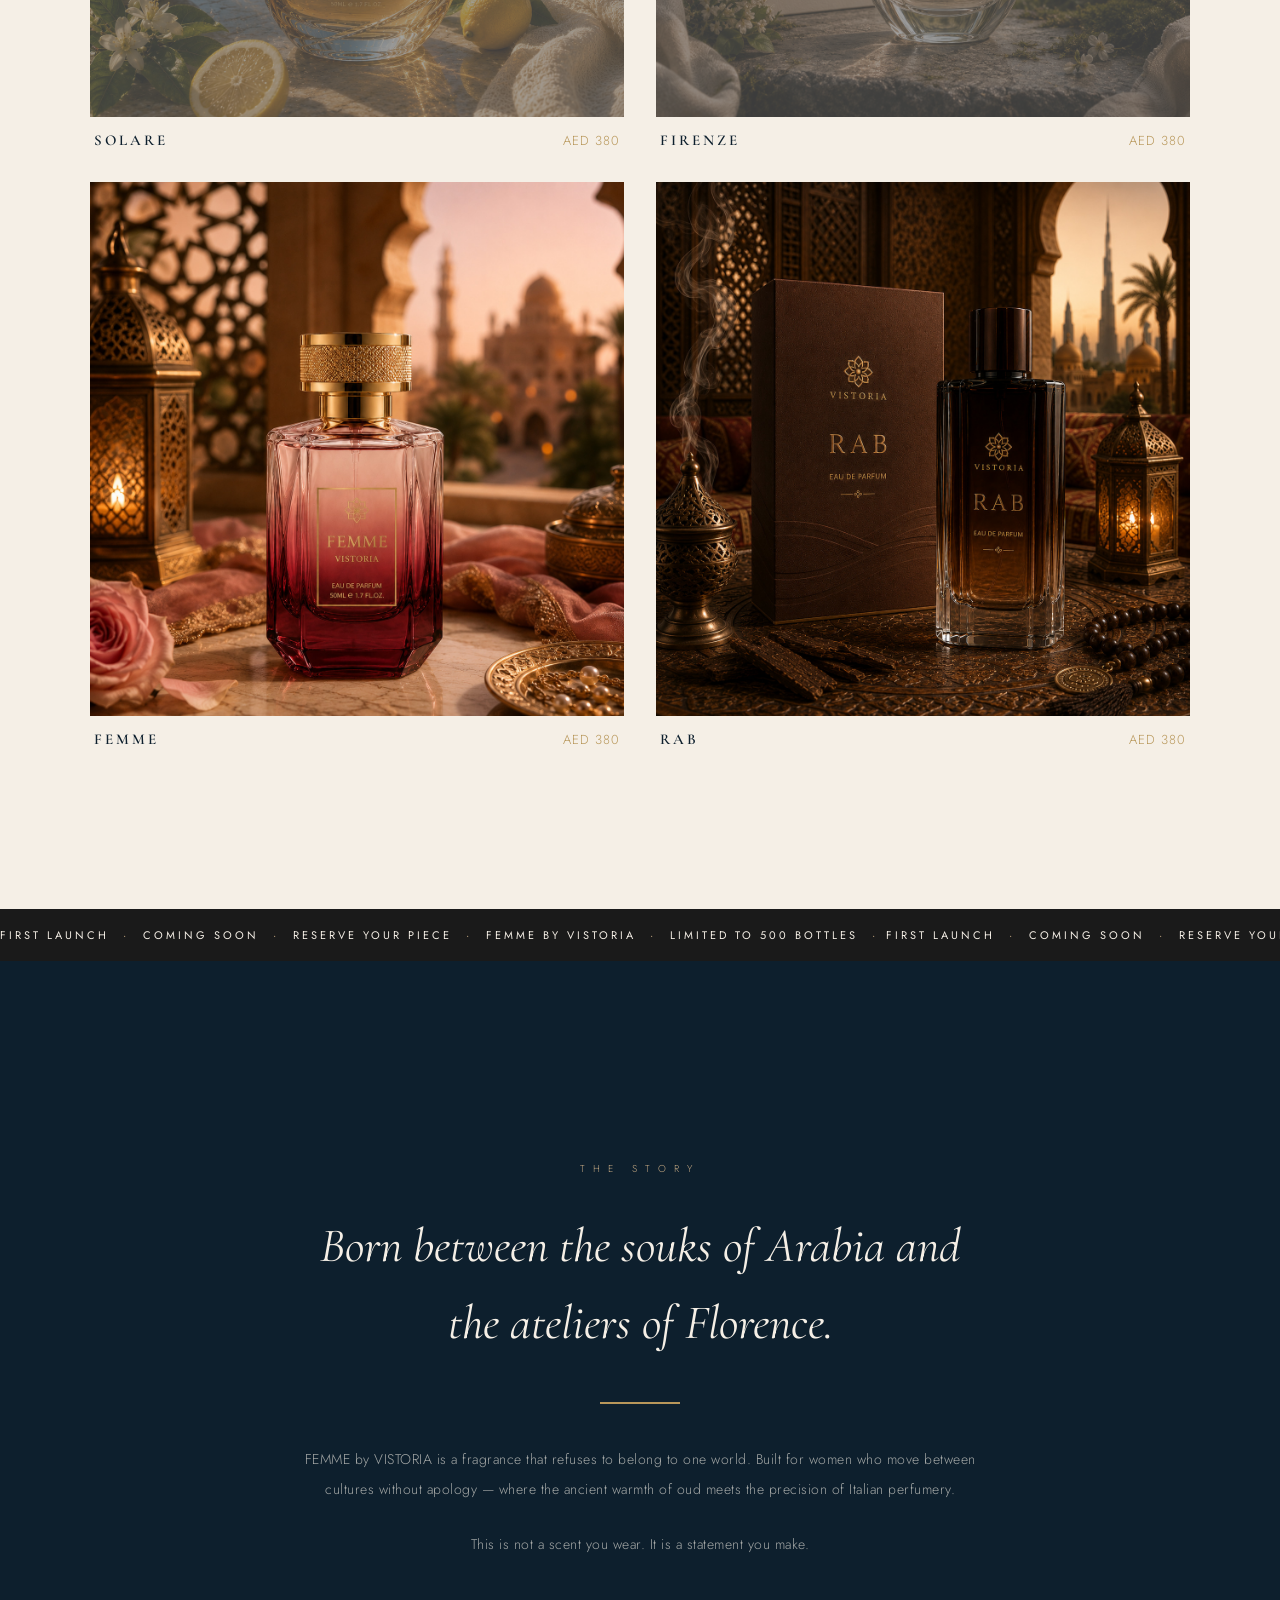
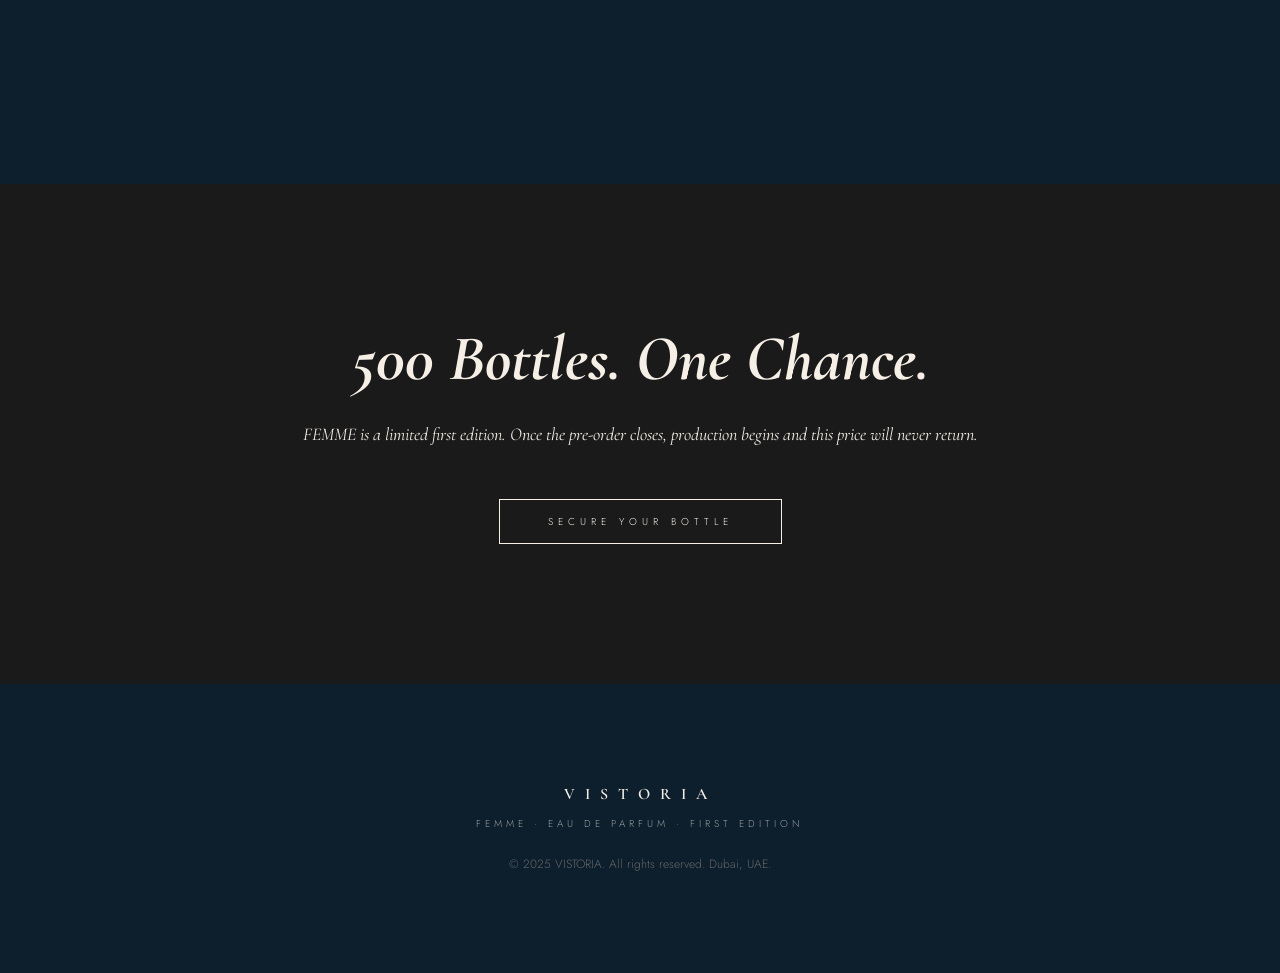
==== commit 0d17763c: "Hero rewrite, refined palette, typography pass, dark reserve banner Hero: replace FEMME-centric copy" ====
--- a/index.html
+++ b/index.html
@@ -6,7 +6,7 @@
   <title>FEMME by VISTORIA — Eau de Parfum</title>
   <link rel="preconnect" href="https://fonts.googleapis.com" />
   <link rel="preconnect" href="https://fonts.gstatic.com" crossorigin />
-  <link href="https://fonts.googleapis.com/css2?family=Cormorant+Garamond:ital,wght@0,400;0,600;0,700;1,400&family=Jost:wght@300;400&family=Playfair+Display:ital,wght@1,400;1,700;1,900&display=swap" rel="stylesheet" />
+  <link href="https://fonts.googleapis.com/css2?family=Cormorant+Garamond:ital,wght@0,400;0,600;0,700;1,400;1,700&family=Jost:wght@300;400&display=swap" rel="stylesheet" />
   <link rel="stylesheet" href="css/styles.css" />
 </head>
 <body>
@@ -68,11 +68,10 @@
   <section class="hero" id="hero">
     <div class="hero__overlay"></div>
     <div class="hero__content">
-      <p class="hero__label reveal">FIRST DROP · LIMITED EDITION</p>
-      <h1 class="hero__title reveal">FEMME</h1>
-      <h2 class="hero__subtitle reveal">BY VISTORIA</h2>
-      <p class="hero__tagline reveal"><em>Where ancient Arabia meets the ateliers of Florence.</em></p>
-      <a href="#reserve" class="btn btn--hero reveal">PRE-ORDER NOW</a>
+      <p class="hero__label reveal">DUBAI · MMXXV</p>
+      <h1 class="hero__title reveal">THE ART OF<br>VISTORIA</h1>
+      <p class="hero__tagline reveal"><em>A collection of rare fragrances. Born between two worlds.</em></p>
+      <a href="#product" class="btn btn--hero reveal">EXPLORE THE COLLECTION</a>
     </div>
   </section>
 
--- a/css/styles.css
+++ b/css/styles.css
@@ -10,9 +10,9 @@
 }
 
 :root {
-  --teal:   #1B6B7B;
-  --amber:  #C67B2E;
-  --gold:   #D4A843;
+  --teal:   #2C5F6B;
+  --amber:  #B8975A;
+  --gold:   #C4A882;
   --ivory:  #F5EFE6;
   --navy:   #0D1F2D;
 }
@@ -68,16 +68,18 @@
 }
 
 .btn--hero {
-  background: var(--navy);
-  color: var(--ivory);
-  padding: 16px 48px;
-  border: 1.5px solid transparent;
-  margin-top: 32px;
-  font-weight: 300;
+  background: transparent;
+  color: var(--ivory);
+  padding: 14px 40px;
+  border: 1px solid var(--ivory);
+  margin-top: 36px;
+  font-weight: 300;
+  font-size: 10px;
   letter-spacing: 5px;
 }
 .btn--hero:hover {
-  border-color: var(--amber);
+  background: var(--ivory);
+  color: var(--navy);
 }
 
 .btn--full {
@@ -100,17 +102,17 @@
 }
 
 .btn--reserve {
-  background: var(--ivory);
-  color: var(--navy);
-  border: 2px solid var(--navy);
-  padding: 18px 48px;
+  background: transparent;
+  color: var(--ivory);
+  border: 1px solid var(--ivory);
+  padding: 14px 48px;
   font-weight: 300;
   font-size: 10px;
   letter-spacing: 5px;
 }
 .btn--reserve:hover {
-  background: var(--navy);
-  color: var(--ivory);
+  background: var(--ivory);
+  color: var(--navy);
 }
 
 /* =====================================================
@@ -134,8 +136,8 @@
 .nav__logo {
   font-family: 'Cormorant Garamond', serif;
   font-weight: 600;
-  font-size: 14px;
-  letter-spacing: 8px;
+  font-size: 15px;
+  letter-spacing: 10px;
   text-transform: uppercase;
   color: var(--navy);
 }
@@ -277,40 +279,29 @@
 .hero__label {
   font-family: 'Jost', sans-serif;
   font-weight: 300;
-  font-size: 11px;
+  font-size: 10px;
   letter-spacing: 8px;
   text-transform: uppercase;
-  color: #D4A843;
-  margin-bottom: 20px;
+  color: rgba(245, 239, 230, 0.6);
+  margin-bottom: 28px;
 }
 
 .hero__title {
-  font-family: 'Playfair Display', serif;
-  font-weight: 900;
-  font-style: italic;
-  font-size: clamp(90px, 12vw, 180px);
-  color: var(--amber);
-  line-height: 0.85;
-  letter-spacing: 0;
-  margin-bottom: 12px;
-}
-
-.hero__subtitle {
+  font-family: 'Cormorant Garamond', serif;
+  font-weight: 700;
+  font-size: clamp(52px, 7vw, 110px);
+  color: var(--ivory);
+  letter-spacing: 4px;
+  line-height: 1.0;
+  margin-bottom: 24px;
+}
+
+.hero__tagline {
   font-family: 'Cormorant Garamond', serif;
   font-weight: 400;
   font-style: italic;
-  font-size: clamp(22px, 3vw, 42px);
-  color: var(--ivory);
-  letter-spacing: 8px;
-  margin-bottom: 20px;
-}
-
-.hero__tagline {
-  font-family: 'Jost', sans-serif;
-  font-weight: 300;
-  font-style: italic;
-  font-size: 15px;
-  color: rgba(245, 239, 230, 0.8);
+  font-size: 18px;
+  color: rgba(245, 239, 230, 0.7);
   letter-spacing: 1px;
 }
 
@@ -320,7 +311,7 @@
 .marquee-strip {
   width: 100%;
   height: 52px;
-  background: var(--navy);
+  background: #1a1a1a;
   overflow: hidden;
   display: flex;
   align-items: center;
@@ -359,7 +350,7 @@
 .collection {
   width: 100%;
   background: var(--ivory);
-  padding: 140px 80px;
+  padding: 160px 80px;
 }
 
 .collection__inner {
@@ -517,8 +508,8 @@
 .product-card__name {
   font-family: 'Cormorant Garamond', serif;
   font-weight: 600;
-  font-size: 16px;
-  letter-spacing: 2px;
+  font-size: 15px;
+  letter-spacing: 3px;
   color: var(--navy);
 }
 
@@ -598,7 +589,7 @@
 .note-tag {
   font-family: 'Jost', sans-serif;
   font-size: 13px;
-  font-weight: 400;
+  font-weight: 300;
   border: 1.5px solid var(--navy);
   padding: 4px 12px;
   cursor: none;
@@ -683,7 +674,7 @@
   justify-content: center;
   font-family: 'Jost', sans-serif;
   font-size: 14px;
-  font-weight: 400;
+  font-weight: 300;
   color: var(--navy);
   user-select: none;
 }
@@ -852,7 +843,7 @@
    ===================================================== */
 .story {
   background: var(--navy);
-  padding: 180px 48px;
+  padding: 200px 48px;
 }
 
 .story__inner {
@@ -903,8 +894,8 @@
    RESERVE BANNER
    ===================================================== */
 .reserve {
-  background: var(--amber);
-  padding: 120px 48px;
+  background: #1a1a1a;
+  padding: 140px 48px;
   text-align: center;
 }
 
@@ -914,7 +905,7 @@
 }
 
 .reserve__headline {
-  font-family: 'Playfair Display', serif;
+  font-family: 'Cormorant Garamond', serif;
   font-weight: 700;
   font-style: italic;
   font-size: clamp(36px, 5vw, 72px);
@@ -939,7 +930,7 @@
    ===================================================== */
 .footer {
   background: var(--navy);
-  padding: 80px 48px;
+  padding: 100px 48px;
   text-align: center;
 }
 
@@ -1213,7 +1204,7 @@
   }
 
   .collection {
-    padding: 100px 32px;
+    padding: 120px 32px;
   }
   .collection__grid {
     grid-template-columns: repeat(2, 1fr);
@@ -1234,11 +1225,11 @@
   }
 
   .story {
-    padding: 120px 24px;
+    padding: 140px 24px;
   }
 
   .reserve {
-    padding: 80px 24px;
+    padding: 100px 24px;
   }
 
   .cart-drawer {
